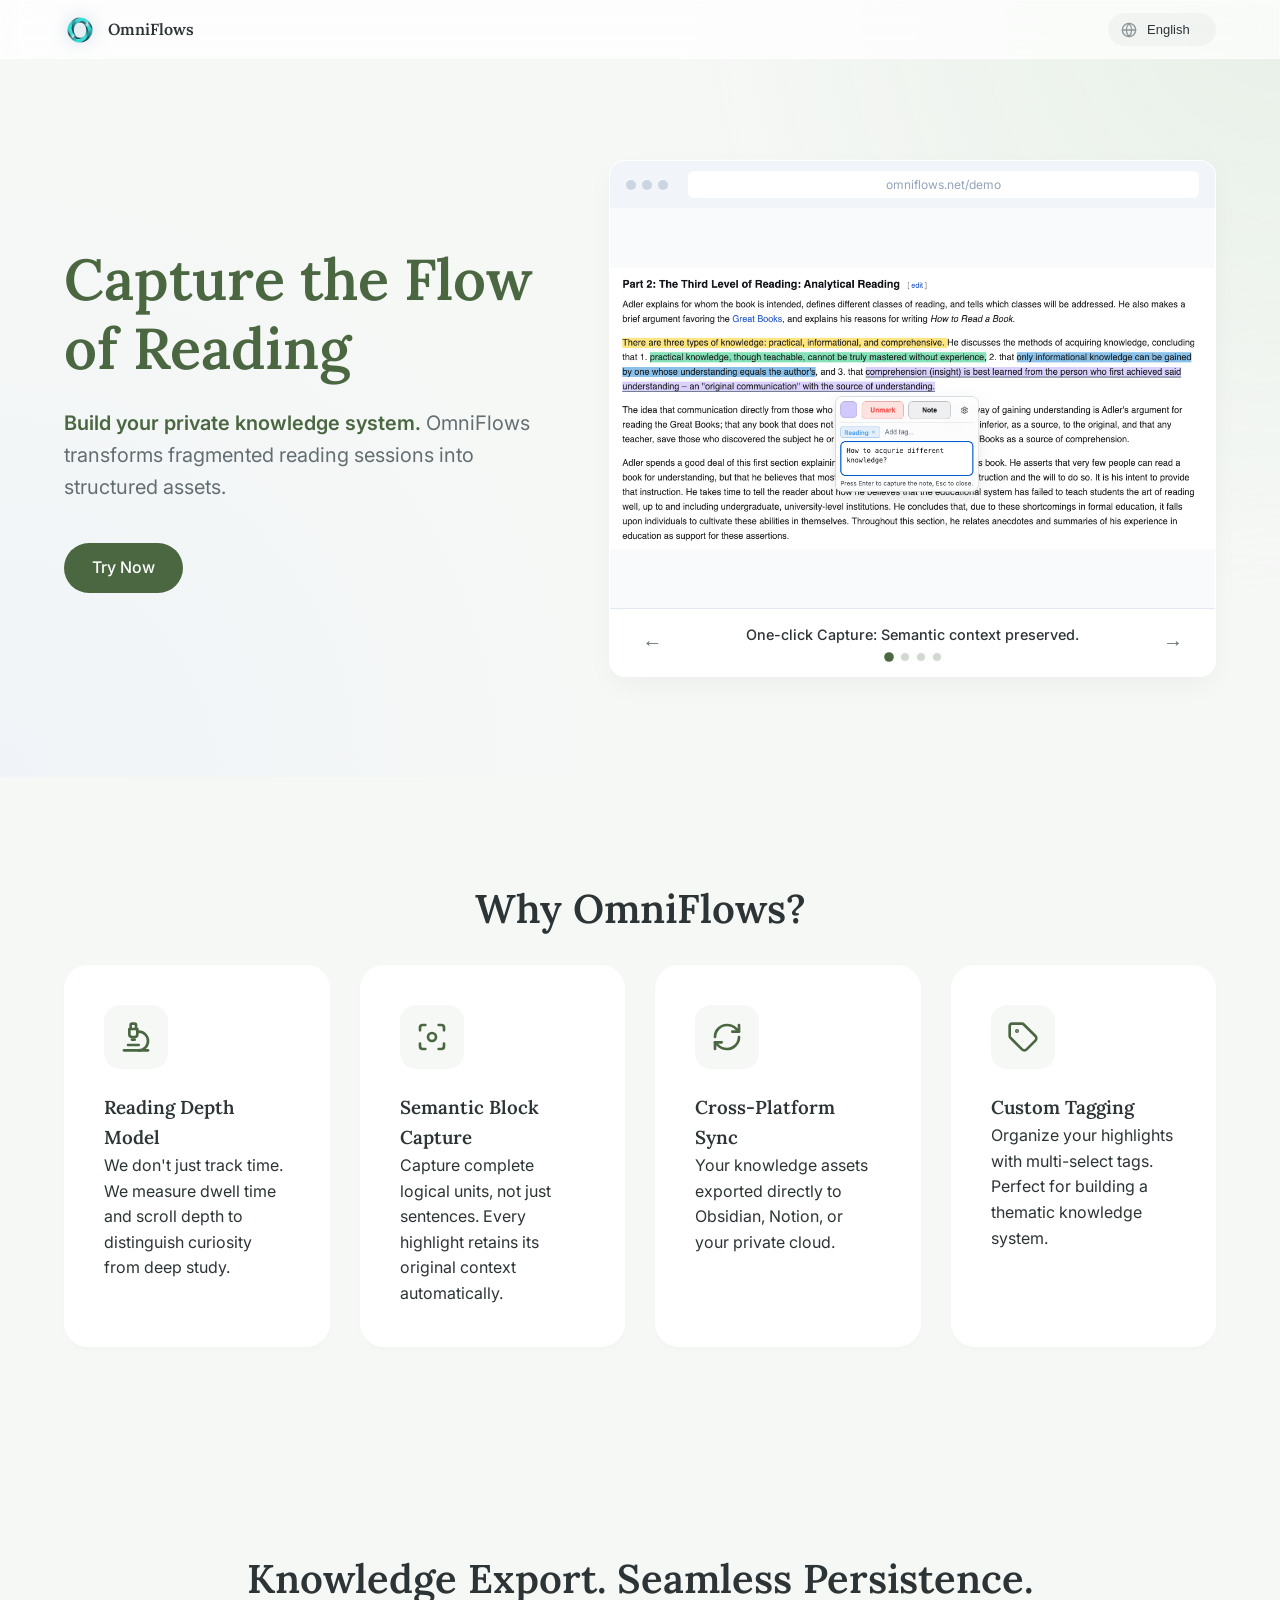
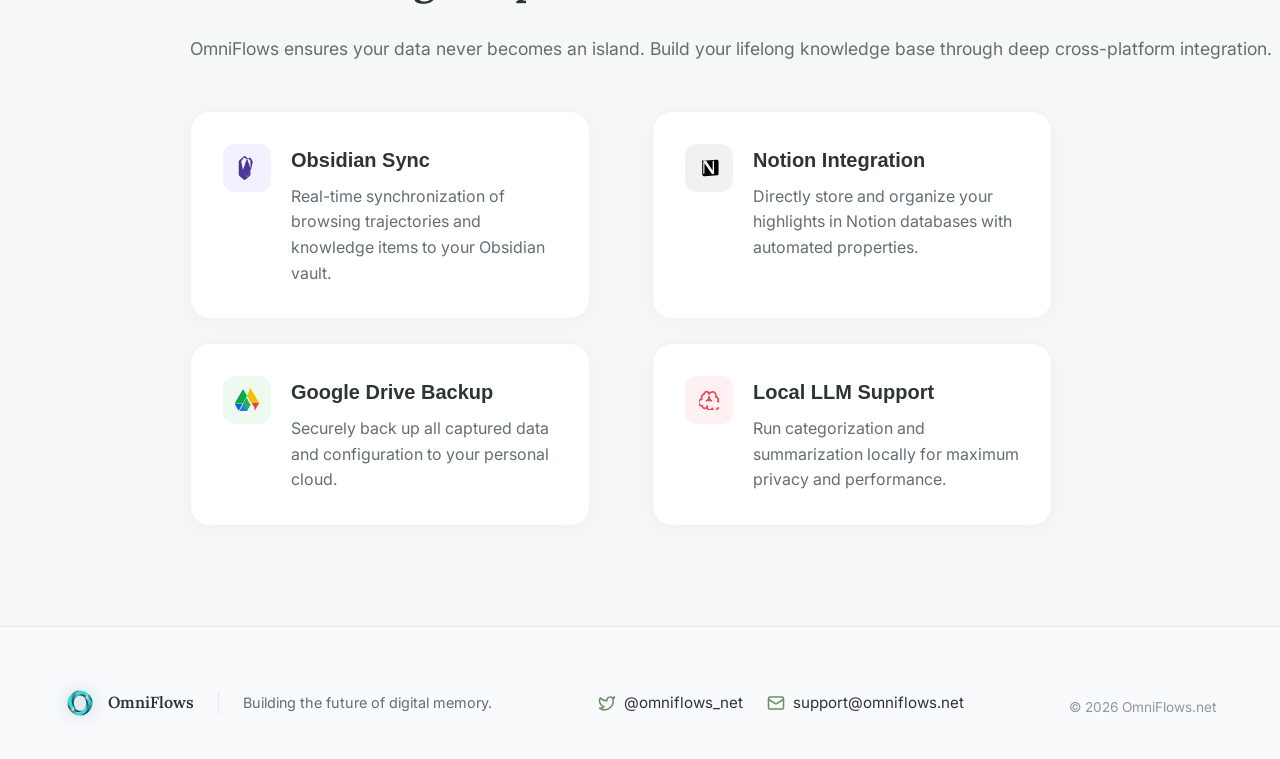
==== index.html @ b0915065 "chore: update translation validation logic in translations_check.js" ====
<!DOCTYPE html>
<html lang='en'>

<head>
    <meta charset='UTF-8'>
    <meta name='viewport' content='width=device-width, initial-scale=1.0'>
    <title>OmniFlows - Capture the Flow of Reading</title>
    <meta name='description'
        content='Turn fragmented reading behavior into structured knowledge with OmniFlows. Semantic capture, reading depth analysis, and seamless integration.'>
    <link rel="icon" type="image/png" sizes="180x180" href="img/icon-180.png">
    <link rel="icon" type="image/png" sizes="128x128" href="img/icon-128.png">
    <link rel="icon" type="image/png" sizes="32x32" href="img/icon-32.png">
    <link rel="icon" type="image/png" sizes="16x16" href="img/icon-16.png">
    <link rel='stylesheet' href='index.css'>
    <!-- Google tag (gtag.js) -->
    <script async src="https://www.googletagmanager.com/gtag/js?id=G-T52M4HH110"></script>
    <script>
        window.dataLayer = window.dataLayer || [];
        function gtag() { dataLayer.push(arguments); }
        gtag('js', new Date());
        gtag('config', 'G-T52M4HH110');

        // Helper to track custom events
        function trackEvent(name, params = {}) {
            if (typeof gtag === 'function') {
                gtag('event', name, params);
                // console.log(`[Analytics] Tracked: ${name}`, params);
            }
        }
    </script>
</head>

<body>
    <nav class='glass sticky-nav'>
        <div class='container nav-content'>
            <div class='logo'>
                <img src='./img/icon-180.png' alt='OmniFlows Logo' class='logo-img'>
                <span class='heading-serif'>OmniFlows</span>
            </div>
            <div class='nav-links'>
                <div class='lang-wrapper'>
                    <svg xmlns='http://www.w3.org/2000/svg' width='16' height='16' viewBox='0 0 24 24' fill='none'
                        stroke='currentColor' stroke-width='2' stroke-linecap='round' stroke-linejoin='round'
                        class='lang-icon'>
                        <circle cx='12' cy='12' r='10' />
                        <line x1='2' y1='12' x2='22' y2='12' />
                        <path
                            d='M12 2a15.3 15.3 0 0 1 4 10 15.3 15.3 0 0 1-4 10 15.3 15.3 0 0 1-4-10 15.3 15.3 0 0 1 4-10z' />
                    </svg>
                    <select class='language-select' id='language-select' aria-label='Language'>
                        <option value='en'>English</option>
                        <option value='de'>Deutsch</option>
                        <option value='fr'>Français</option>
                        <option value='zh-CN'>简体中文</option>
                        <option value='zh-TW'>繁體中文</option>
                        <option value='ja'>日本語</option>
                    </select>
                </div>
            </div>
        </div>
    </nav>
    <header class='hero'>
        <div class='container hero-grid'>
            <div class='hero-text animate-fade-in'>
                <h1 data-i18n='heroTitle'>Capture the Flow of Reading</h1>
                <p class='subtitle' data-i18n='heroSub'>Build your private knowledge system. OmniFlows transforms
                    fragmented reading sessions into structured assets.</p>
                <div class='hero-btns'><a href='https://chromewebstore.google.com/detail/omniflows/'
                        class='btn btn-primary' data-i18n='ctaLearnMore'>Try Now</a></div>
            </div>
            <div id='demo' class='hero-demo animate-fade-in delay-1'>
                <div class='demo-display'>
                    <div class='demo-window glass' id='demo-window'>
                        <button class='theater-close' id='theater-close' aria-label='Exit Fullscreen'>&times;</button>
                        <div class='demo-header'>
                            <div class='dots'><span></span><span></span><span></span></div>
                            <div class='url-bar'>omniflows.net/demo</div>
                        </div>
                        <div class='demo-content'>
                            <div class='demo-slide-container' id='demo-slides'>
                                <div class='demo-slide active' id='slide-1'><img
                                        src='omniflwos_screenshot/capture-0.jpg' alt='Select to capture'></div>
                                <div class='demo-slide' id='slide-2'><img src='omniflwos_screenshot/option-1.jpg'
                                        alt='Knowledge Review'></div>
                                <div class='demo-slide' id='slide-3'><img src='omniflwos_screenshot/popup-view.jpg'
                                        alt='AI Insights'></div>
                                <div class='demo-slide' id='slide-4'><img src='omniflwos_screenshot/timeline.jpg'
                                        alt='Integrations'></div>
                            </div>
                        </div>
                        <div class='demo-controls'>
                            <button id='prev-slide'>←</button>
                            <div class='controls-center'>
                                <div class='demo-captions' id='demo-captions'>
                                    <div class='control-caption active' data-i18n='demoCapture'>One-click Capture:
                                        Semantic context preserved.</div>
                                    <div class='control-caption' data-i18n='demoReview'>Knowledge Review: Daily insights
                                        generated by AI.</div>
                                    <div class='control-caption' data-i18n='demoInsight'>Daily Digest: AI-driven themes
                                        and takeaways.</div>
                                    <div class='control-caption' data-i18n='demoSync'>Seamless Sync: Obsidian, Notion &
                                        Google Drive.</div>
                                </div>
                                <div class='slide-dots' id='slide-pips'></div>
                            </div>
                            <button id='next-slide'>→</button>
                        </div>
                    </div>
                </div>
            </div>
        </div>
    </header>
    <section class='cases' id='cases'>
        <div class='container'>
            <h2 class='section-title animate-fade-in' data-i18n='whyOmniFlows'>Why OmniFlows?</h2>
            <div class='case-grid'>
                <div class='case-card animate-fade-in delay-1'>
                    <div class='icon-wrapper'><svg xmlns='http://www.w3.org/2000/svg' width='32' height='32'
                            viewBox='0 0 24 24' fill='none' stroke='currentColor' stroke-width='2'
                            stroke-linecap='round' stroke-linejoin='round' class='lucide lucide-microscope'>
                            <path d='M6 18h8' />
                            <path d='M3 22h18' />
                            <path d='M14 22a7 7 0 1 0 0-14h-1' />
                            <path d='M9 14h2' />
                            <path d='M9 12a2 2 0 0 1-2-2V6h6v4a2 2 0 0 1-2 2Z' />
                            <path d='M12 6V3a1 1 0 0 0-1-1H9a1 1 0 0 0-1 1v3' />
                        </svg></div>
                    <h3 data-i18n='case1Title'>Reading Depth Model</h3>
                    <p data-i18n='case1Text'>We don't just track time. We measure dwell time and scroll depth to
                        distinguish curiosity from deep study.</p>
                </div>
                <div class='case-card animate-fade-in delay-2'>
                    <div class='icon-wrapper'><svg xmlns='http://www.w3.org/2000/svg' width='32' height='32'
                            viewBox='0 0 24 24' fill='none' stroke='currentColor' stroke-width='2'
                            stroke-linecap='round' stroke-linejoin='round' class='lucide lucide-focus'>
                            <circle cx='12' cy='12' r='3' />
                            <path d='M3 7V5a2 2 0 0 1 2-2h2' />
                            <path d='M17 3h2a2 2 0 0 1 2 2v2' />
                            <path d='M21 17v2a2 2 0 0 1-2 2h-2' />
                            <path d='M7 21H5a2 2 0 0 1-2-2v-2' />
                        </svg></div>
                    <h3 data-i18n='case2Title'>Semantic Block Capture</h3>
                    <p data-i18n='case2Text'>Capture complete logical units, not just sentences. Every highlight retains
                        its original context automatically.</p>
                </div>
                <div class='case-card animate-fade-in delay-3'>
                    <div class='icon-wrapper'><svg xmlns='http://www.w3.org/2000/svg' width='32' height='32'
                            viewBox='0 0 24 24' fill='none' stroke='currentColor' stroke-width='2'
                            stroke-linecap='round' stroke-linejoin='round' class='lucide lucide-refresh-cw'>
                            <path d='M3 12a9 9 0 0 1 9-9 9.75 9.75 0 0 1 6.74 2.74L21 8' />
                            <path d='M21 3v5h-5' />
                            <path d='M21 12a9 9 0 0 1-9 9 9.75 9.75 0 0 1-6.74-2.74L3 16' />
                            <path d='M3 21v-5h5' />
                        </svg></div>
                    <h3 data-i18n='case3Title'>Cross-Platform Sync</h3>
                    <p data-i18n='case3Text'>Your knowledge assets exported directly to Obsidian, Notion, or your
                        private cloud.</p>
                </div>
                <div class='case-card animate-fade-in delay-4'>
                    <div class='icon-wrapper'><svg xmlns='http://www.w3.org/2000/svg' width='32' height='32'
                            viewBox='0 0 24 24' fill='none' stroke='currentColor' stroke-width='2'
                            stroke-linecap='round' stroke-linejoin='round'>
                            <path
                                d='M12.586 2.586A2 2 0 0 0 11.172 2H4a2 2 0 0 0-2 2v7.172a2 2 0 0 0 .586 1.414l8.704 8.704a2.426 2.426 0 0 0 3.42 0l6.579-6.579a2.426 2.426 0 0 0 0-3.42z' />
                            <circle cx='7.5' cy='7.5' r='.5' fill='currentColor' />
                        </svg></div>
                    <h3 data-i18n='case4Title'>Custom Tagging</h3>
                    <p data-i18n='case4Text'>Organize your highlights with multi-select tags. Perfect for building a
                        thematic knowledge system.</p>
                </div>
            </div>
        </div>
    </section>
    <section class='integrations' id='integrations'>
        <div class='container text-center'>
            <h2 class='section-title' data-i18n='integHeader'>Knowledge Export. Seamless Persistence.</h2>
            <p class='section-subtext mx-auto' data-i18n='integSub'>OmniFlows ensures your data never becomes an island.
                Build your lifelong knowledge base through deep cross-platform integration.</p>
            <div class='integ-row'>
                <div class='integ-item card animate-fade-in delay-1'>
                    <div class='integ-icon-small obsidian-color'><svg xmlns='http://www.w3.org/2000/svg'
                            viewBox='0 0 24 24' width='24' height='24'>
                            <path
                                d='M9.44 0a.705.705 0 0 0-.54.23L4.2 4.4a1.49 1.49 0 0 0-.46 1.07v13.06c0 .41.16.8.46 1.1l4.7 4.14a1.05 1.05 0 0 0 1.4 0l4.7-4.14c.3-.3.46-.69.46-1.1V5.47c0-.41-.16-.8-.46-1.1L10.3.23a.705.705 0 0 0-.86-.23zM8.8 1.4L11.75 3 8 13.9 6.2 5.5l2.6-4.1zm6.4 0L17.8 5.5 16 13.9 12.25 3 15.2 1.4zM8.8 14.5l3.2 6.5 3.2-6.5L12 21.5 8.8 14.5z'
                                fill='currentColor' />
                        </svg></div>
                    <div class='integ-info text-left'>
                        <h3 data-i18n='integ1Title'>Obsidian Sync</h3>
                        <p data-i18n='integ1Text'>Real-time synchronization of browsing trajectories and knowledge items
                            to your Obsidian vault.</p>
                    </div>
                </div>
                <div class='integ-item card animate-fade-in delay-2'>
                    <div class='integ-icon-small notion-color'><svg xmlns='http://www.w3.org/2000/svg'
                            viewBox='0 0 24 24' width='24' height='24'>
                            <path
                                d='M4.459 4.208c.746.606 1.026.56 2.428.466l12.214-.84c1.213-.093 1.493.093 1.866.42l.093.093c.373.373.466.746.466 1.12v12.404c0 .84-.28 1.213-.933 1.493l-13.055.84c-.746.047-1.12-.139-1.493-.513l-.28-.28c-.373-.373-.559-.79-.559-1.306V5.421c0-.653.28-1.026.753-1.213zm1.772 1.261v11.937c0 .28.187.373.466.373h.093c.373 0 .466-.093.56-.373l.093-.373v-9.699l7.091 10.169c.42.56.746.7 1.213.653l.42-.047c.56-.047.886-.42.886-.98V5.376c0-.373-.187-.56-.56-.56h-.28c-.373 0-.56.187-.56.513v9.093l-6.251-9.281c-.42-.513-.746-.746-1.26-.653l-.324.047c-.28.047-.506.241-.588.835z'
                                fill='currentColor' />
                        </svg></div>
                    <div class='integ-info text-left'>
                        <h3 data-i18n='integ4Title'>Notion Integration</h3>
                        <p data-i18n='integ4Text'>Directly store and organize your highlights in Notion databases with
                            automated properties.</p>
                    </div>
                </div>
                <div class='integ-item card animate-fade-in delay-3'>
                    <div class='integ-icon-small drive-color'><svg xmlns='http://www.w3.org/2000/svg'
                            viewBox='0 0 87.3 78' width='24' height='24'>
                            <path
                                d='m6.6 66.85 3.85 6.65c.8 1.4 1.95 2.5 3.3 3.3l13.75-23.8h-27.5c0 1.55.4 3.1 1.25 4.5z'
                                fill='#0066da' />
                            <path
                                d='m43.65 24.1-13.75-23.8c-1.35.8-2.5 1.9-3.3 3.3l-25.35 43.9c-.85 1.45-1.25 3-1.25 4.5l27.5.05z'
                                fill='#00ac47' />
                            <path
                                d='m70.7 76.8c1.35-.8 2.5-1.9 3.3-3.3l12.05-20.85c.8-1.4 1.25-3 1.25-4.55h-27.5l-.05.1 10.95 18.25z'
                                fill='#ea4335' />
                            <path
                                d='m43.65 24.1 13.75 23.8h27.45c0-1.55-.4-3.1-1.25-4.55l-25.35-43.9c-.8-1.4-1.95-2.5-3.3-3.3z'
                                fill='#fbbc04' />
                            <path
                                d='m43.65 77.95 13.75-23.8h-27.5l-13.75 23.8c1.35.8 2.9 1.2 4.55 1.2h21.5c1.6 0 3.1-.4 4.45-1.2z'
                                fill='#167ee6' />
                            <path d='m27.5 54.15 13.75 23.8 13.75-23.8-13.75-23.8z' fill='#34a853' />
                        </svg></div>
                    <div class='integ-info text-left'>
                        <h3 data-i18n='integ2Title'>Google Drive Backup</h3>
                        <p data-i18n='integ2Text'>Securely back up all captured data and configuration to your personal
                            cloud.</p>
                    </div>
                </div>
                <div class='integ-item card animate-fade-in delay-4'>
                    <div class='integ-icon-small ai-color'><svg xmlns='http://www.w3.org/2000/svg' width='20'
                            height='20' viewBox='0 0 24 24' fill='none' stroke='currentColor' stroke-width='2'
                            stroke-linecap='round' stroke-linejoin='round' class='lucide lucide-brain'>
                            <path
                                d='M12 5a3 3 0 1 0-5.997.125 4 4 0 0 0-2.526 5.77 4 4 0 0 0 .52 8.21 3 3 0 1 0 5.996-.124A3 3 0 1 0 16 22a3 3 0 1 0 5.996-.124 4 4 0 0 0 .52-8.21 4 4 0 0 0-2.526-5.77A3 3 0 1 0 12 5Z' />
                            <path d='M9 13a4.5 4.5 0 0 0 3-4' />
                            <path d='M15 13a4.5 4.5 0 0 1-3-4' />
                            <path d='M12 13V8' />
                        </svg></div>
                    <div class='integ-info text-left'>
                        <h3 data-i18n='integ3Title'>Local LLM Support</h3>
                        <p data-i18n='integ3Text'>Run categorization and summarization locally for maximum privacy and
                            performance.</p>
                    </div>
                </div>
            </div>
        </div>
    </section>
    <footer>
        <div class='container footer-simple'>
            <div class='footer-brand'>
                <div class='logo'><img src='./img/icon-180.png' alt='OmniFlows Logo' class='logo-img'><span
                        class='heading-serif'>OmniFlows</span></div>
                <p class='footer-tagline' data-i18n='footerTagline'>Building the future of digital memory.</p>
            </div>
            <div class='footer-info'>
                <div class='footer-contact-item'><svg xmlns='http://www.w3.org/2000/svg' width='18' height='18'
                        viewBox='0 0 24 24' fill='none' stroke='currentColor' stroke-width='2' stroke-linecap='round'
                        stroke-linejoin='round' class='lucide lucide-twitter'>
                        <path
                            d='M22 4s-.7 2.1-2 3.4c1.6 10-9.4 17.3-18 11.6 2.2.1 4.4-.6 6-2C3 15.5.5 9.6 3 5c2.2 2.6 5.6 4.1 9 4-.9-4.2 4-6.6 7-3.8 1.1 0 3-1.2 3-1.2z' />
                    </svg><a href='https://x.com/omniflows_net' target='_blank'>@omniflows_net</a></div>
                <div class='footer-contact-item'><svg xmlns='http://www.w3.org/2000/svg' width='18' height='18'
                        viewBox='0 0 24 24' fill='none' stroke='currentColor' stroke-width='2' stroke-linecap='round'
                        stroke-linejoin='round' class='lucide lucide-mail'>
                        <rect width='20' height='16' x='2' y='4' rx='2' />
                        <path d='m22 7-8.97 5.7a1.94 1.94 0 0 1-2.06 0L2 7' />
                    </svg><a href='mailto:support@omniflows.net'>support@omniflows.net</a></div>
            </div>
            <p class='copyright'>&copy; 2026 OmniFlows.net</p>
        </div>
    </footer>
    <script src="demo.js"></script>
    <script>
        const translations = {
            en: {
                heroTitle: "Capture the Flow of Reading",
                heroSub: "<span class='hero-highlight'>Build your private knowledge system.</span> OmniFlows transforms fragmented reading sessions into structured assets.",
                ctaLearnMore: "Try Now",
                demoCapture: "One-click Capture: Semantic context preserved.",
                demoReview: "Knowledge Review: Daily insights generated by AI.",
                demoInsight: "Daily Digest: AI-driven themes and takeaways.",
                demoSync: "Seamless Sync: Obsidian, Notion & Google Drive.",
                whyOmniFlows: "Why OmniFlows?",
                case1Title: "Reading Depth Model",
                case1Text: "We don't just track time. We measure dwell time and scroll depth to distinguish curiosity from deep study.",
                case2Title: "Semantic Block Capture",
                case2Text: "Capture complete logical units, not just sentences. Every highlight retains its original context automatically.",
                case3Title: "Cross-Platform Sync",
                case3Text: "Your knowledge assets exported directly to Obsidian, Notion, or your private cloud.",
                case4Title: "Custom Tagging",
                case4Text: "Organize your highlights with multi-select tags. Perfect for building a thematic knowledge system.",
                integHeader: "Knowledge Export. Seamless Persistence.",
                integSub: "OmniFlows ensures your data never becomes an island. Build your lifelong knowledge base through deep cross-platform integration.",
                integ1Title: "Obsidian Sync",
                integ1Text: "Real-time synchronization of browsing trajectories and knowledge items to your Obsidian vault.",
                integ2Title: "Google Drive Backup",
                integ2Text: "Securely back up all captured data and configuration to your personal cloud.",
                integ3Title: "Local LLM Support",
                integ3Text: "Run categorization and summarization locally for maximum privacy and performance.",
                integ4Title: "Notion Integration",
                integ4Text: "Directly store and organize your highlights in Notion databases with automated properties.",
                ecoTitle: "Connected Ecosystem",
                ecoText: "Automatic bi-directional links and folder management for your permanent notes.",
                footerTagline: "Building the future of digital memory.",
                footerProduct: "Product",
                footerFeatures: "Features",
                footerHowItWorks: "Why & How",
                footerResources: "Resources",
                footerSupport: "Support",
                footerPrivacy: "Privacy Policy",
                footerTerms: "Terms of Service"
            },
            "zh-CN": {
                heroTitle: "捕获阅读之流",
                heroSub: "<span class='hero-highlight'>以此构建你的私域知识体系。</span>OmniFlows 捕捉阅读轨迹，将碎片化浏览转化为结构化知识资产。",
                ctaLearnMore: "立即体验",
                demoCapture: "一键捕捉：自动保留语义块完整上下文。",
                demoReview: "知识回顾：AI 生成的每日洞察与总结。",
                demoInsight: "每日摘要：AI 驱动的主题与要点抽取。",
                demoSync: "无缝同步：已支持 Obsidian, Notion 与 Google Drive。",
                whyOmniFlows: "为何选择 OmniFlows?",
                case1Title: "阅读深度模型",
                case1Text: "不只是计时。我们通过停顿和滚动深度识别真正的深读行为。",
                case2Title: "语义块捕捉",
                case2Text: "捕捉完整的逻辑单元。每一个高亮都自动保留其原始语义背景。",
                case3Title: "跨平台同步",
                case3Text: "将你的知识资产直接导出到 Obsidian、Notion 或私有云。 ",
                case4Title: "自定义标签",
                case4Text: "通过多选标签组织你的高亮，助你构建主题化的知识体系。",
                integHeader: "知识导出，无缝持久",
                integSub: "OmniFlows 确保你的数据不再是孤岛。通过深度的跨平台集成，构建你的终身知识库。",
                integ1Title: "Obsidian 同步",
                integ1Text: "实时将浏览轨迹和知识项同步到你的 Obsidian 库。",
                integ2Title: "Google Drive 备份",
                integ2Text: "安全地将所有捕获的数据和配置备份到你的个人云端。",
                integ3Title: "本地大模型支持",
                integ3Text: "在本地运行分类和摘要，实现最高的隐私和性能。",
                integ4Title: "Notion 集成",
                integ4Text: "将高亮直接存储到 Notion 数据库，并自动填充结构化属性。",
                ecoTitle: "互联生态系统",
                ecoText: "为你的永久笔记提供自动的双向链接和文件夹管理。",
                footerTagline: "构建数字记忆的未来。",
                footerProduct: "产品",
                footerFeatures: "功能特色",
                footerHowItWorks: "深度解析",
                footerResources: "相关资源",
                footerSupport: "技术支持",
                footerPrivacy: "隐私政策",
                footerTerms: "服务条款"
            },
            de: {
                heroTitle: "Den Lesefluss erfassen",
                heroSub: "<span class='hero-highlight'>Bauen Sie Ihr privates Wissenssystem auf.</span> OmniFlows verwandelt fragmentiertes Lesen in strukturierte Wissenswerte.",
                ctaLearnMore: "Jetzt ausprobieren",
                demoCapture: "Ein-Klick-Erfassung: Semantischer Kontext bleibt erhalten.",
                demoReview: "Wissensrueckblick: Taegliche KI-Einblicke.",
                demoInsight: "Daily Digest: KI-gesteuerte Themen.",
                demoSync: "Nahtlose Synchronisation: Obsidian, Notion & Google Drive.",
                whyOmniFlows: "Warum OmniFlows?",
                case1Title: "Lesetiefen-Modell",
                case1Text: "Wir messen nicht nur die Zeit. Wir analysieren die Verweildauer und Scrolltiefe.",
                case2Title: "Semantische Block-Erfassung",
                case2Text: "Erfassen Sie logische Einheiten, nicht nur Saetze.",
                case3Title: "Plattformuebergreifender Sync",
                case3Text: "Exportieren Sie direkt in Obsidian, Notion oder Ihre private Cloud.",
                case4Title: "Benutzerdefiniertes Tagging",
                case4Text: "Organisieren Sie Ihre Highlights mit Multi-Select-Tags. Perfekt für thematische Wissenssysteme.",
                integHeader: "Wissensexport. Nahtlose Beständigkeit.",
                integSub: "OmniFlows stellt sicher, dass Ihre Daten nie zu einer Insel werden. Bauen Sie Ihre lebenslange Wissensdatenbank durch tiefgreifende plattformübergreifende Integration auf.",
                integ1Title: "Obsidian Sync",
                integ1Text: "Echtzeit-Synchronisation von Browsing-Trajektorien und Wissenselementen in Ihren Obsidian-Tresor.",
                integ2Title: "Google Drive Backup",
                integ2Text: "Sichern Sie alle erfassten Daten und Konfigurationen sicher in Ihrer persönlichen Cloud.",
                integ3Title: "Lokale LLM-Unterstützung",
                integ3Text: "Führen Sie Kategorisierung und Zusammenfassung lokal aus, um maximale Privatsphäre und Leistung zu gewährleisten.",
                integ4Title: "Notion-Integration",
                integ4Text: "Speichere und organisiere deine Highlights direkt in Notion-Datenbanken.",
                ecoTitle: "Vernetzes Ökosystem",
                ecoText: "Automatische bidirektionale Verknüpfungen und Ordnerverwaltung für Ihre permanenten Notizen.",
                footerTagline: "Die Zukunft des digitalen Gedaechtnisses bauen.",
                footerProduct: "Produkt",
                footerFeatures: "Funktionen",
                footerHowItWorks: "Warum & Wie",
                footerResources: "Ressourcen",
                footerSupport: "Support",
                footerPrivacy: "Datenschutz",
                footerTerms: "AGB"
            },
            fr: {
                heroTitle: "Capturez le flux de lecture",
                heroSub: "<span class='hero-highlight'>Bâtissez votre système de connaissances privé.</span> OmniFlows transforme vos lectures fragmentées en actifs structurés.",
                ctaLearnMore: "Essayer maintenant",
                demoCapture: "Capture en un clic : le contexte semantique est preserve.",
                demoReview: "Revue de connaissances : apercus quotidiens par l'IA.",
                demoInsight: "Digest quotidien : themes et points cles par l'IA.",
                demoSync: "Synchro transparente : Obsidian, Notion et Google Drive.",
                why開門見山: "Pourquoi OmniFlows ?",
                case1Title: "Modele de profondeur de lecture",
                case1Text: "Nous mesurons le temps de lecture et la profondeur de defilement.",
                case2Title: "Capture de blocs semantiques",
                case2Text: "Capturez des unites logiques completes.",
                case3Title: "Synchro multiplateforme",
                case3Text: "Exportez directement vers Obsidian, Notion ou votre cloud prive.",
                case4Title: "Marquage personnalisé",
                case4Text: "Organisez vos points forts with des balises multi-sélection. Idéal pour un système de connaissances thématique.",
                integHeader: "Export de connaissances. Persistance sans faille.",
                integSub: "OmniFlows garantit que vos données ne deviennent jamais une île. Construisez votre base de connaissances à vie grâce à une intégration multiplateforme profonde.",
                integ1Title: "Obsidian Sync",
                integ1Text: "Synchronisation en temps réel des trajectoires de navigation et des éléments de connaissance vers votre coffre Obsidian.",
                integ2Title: "Sauvegarde Google Drive",
                integ2Text: "Sauvegardez en toute sécurité toutes les données capturées et la configuration sur votre cloud personnel.",
                integ3Title: "Support LLM Local",
                integ3Text: "Exécutez la catégorisation et le résumé localement pour une confidentialité et des performances maximales.",
                integ4Title: "Intégration Notion",
                integ4Text: "Stockez et organisez vos points forts directement dans les bases de données Notion.",
                ecoTitle: "Écosystème Connecté",
                ecoText: "Liens bidirectionnels automatiques et gestion des dossiers pour vos notes permanentes.",
                footerTagline: "Construire l'avenir de la memoire numerique.",
                footerProduct: "Produit",
                footerFeatures: "Fonctionnalités",
                footerHowItWorks: "Pourquoi & Comment",
                footerResources: "Ressources",
                footerSupport: "Assistance",
                footerPrivacy: "Confidentialité",
                footerTerms: "Conditions"
            },
            ja: {
                heroTitle: "読解の「流」を捉える",
                heroSub: "<span class='hero-highlight'>私域の知識体系を構築する。</span>OmniFlows は読解の軌跡を捉え、断片的な閲覧を知識資産へと変換します。",
                ctaLearnMore: "今すぐ体験",
                demoCapture: "ワンクリック・キャプチャ：セマンティック・コンテキストを自動保存。",
                demoReview: "ナレッジ・レビュー：AI が生成する日々の洞察。",
                demoInsight: "デイリー・ダイジェスト：AIによるテーマ抽出。",
                demoSync: "シームレスな同期：Obsidian, Notion, Google Drive に対応。",
                whyOmniFlows: "なぜ OmniFlows なのか？",
                case1Title: "読解深度モデル",
                case1Text: "単なる時間追跡ではありません。滞留時間とスクロール深度で真の学習を測定します。",
                case2Title: "セマンティック・ブロック・キャプチャ",
                case2Text: "文だけでなく、論理的な単位全体をキャプチャします。",
                case3Title: "クロスプラットフォーム同期",
                case3Text: "Obsidian や Notion、あるいはプライベートクラウドへ直接エクスポート。",
                case4Title: "カスタムタグ",
                case4Text: "マルチセレクトタグでハイライトを整理。テーマ別の知識体系構築に最適です。",
                integHeader: "知識のエクスポート。シームレスな永続性。",
                integSub: "OmniFlowsはあなたのデータが孤島にならないようにします。深いクロスプラットフォーム統合を通じて、生涯にわたる知識ベースを構築しましょう。",
                integ1Title: "Obsidian同期",
                integ1Text: "閲覧軌跡や知識項目をリアルタイムでObsidianヴォルトに同期します。",
                integ2Title: "Googleドライブバックアップ",
                integ2Text: "キャプチャされたすべてのデータと設定を個人のクラウドに安全にバックアップします。",
                integ3Title: "ローカルLLMサポート",
                integ3Text: "プライバシーとパフォーマンスを最大化するために、分類と要約をローカルで実行します。",
                integ4Title: "Notion 統合",
                integ4Text: "ハイライトを直接 Notion データベースに保存し、自動プロパティで整理します。",
                ecoTitle: "接続されたエコシステム",
                ecoText: "パーマネントノートのための自動双方向リンクとフォルダ管理。",
                footerTagline: "デジタル記憶の未来を築く。",
                footerProduct: "製品",
                footerFeatures: "特徴",
                footerHowItWorks: "背景と仕組み",
                footerResources: "リソース",
                footerSupport: "サポート",
                footerPrivacy: "プライバシーポリシー",
                footerTerms: "利用規約"
            },
            "zh-TW": {
                heroTitle: "捕捉閱讀之流",
                heroSub: "<span class='hero-highlight'>以此構築你的私域知識體系。</span>OmniFlows 捕捉閱讀軌跡，將碎片化瀏覽轉化為結構化知識資產。",
                ctaLearnMore: "立即體驗",
                demoCapture: "一鍵捕捉：自動保留語義塊完整上下文。",
                demoReview: "知識回顧：AI 生成的每日洞察與總結。",
                demoInsight: "每日摘要：AI 驅動的主題與要點抽取。",
                demoSync: "無縫同步：已支援 Obsidian, Notion 與 Google Drive。",
                whyOmniFlows: "為何選擇 OmniFlows?",
                case1Title: "閱讀深度模型",
                case1Text: "不只是計時。我們通過停頓和滾動深度識別真正的深讀行為。",
                case2Title: "語義塊捕捉",
                case2Text: "捕捉完整的邏輯單元。每一個高亮都自動保留其原始語義背景。",
                case3Title: "跨平台同步",
                case3Text: "將你的知識資產直接導出到 Obsidian、Notion 或私有雲。",
                case4Title: "自定義標籤",
                case4Text: "通過多選標籤組織你的高亮，助你構建主題化的知識體系。",
                integHeader: "知識匯出，無縫持久",
                integSub: "OmniFlows 確保你的數據不再是孤島。通過深度的跨平台集成，構築你的終身知識庫。",
                integ1Title: "Obsidian 同步",
                integ1Text: "實時將瀏覽軌跡和知識項同步到你的 Obsidian 庫。",
                integ2Title: "Google Drive 備份",
                integ2Text: "安全地將所有捕獲的數據和配置備份到你的個人雲端。",
                integ3Title: "本地大模型支持",
                integ3Text: "在本地運行分類和摘要，實現最高的隱私和性能。",
                integ4Title: "Notion 集成",
                integ4Text: "將高亮直接存儲到 Notion 數據庫，並自動填充結構化屬性。",
                footerTagline: "構築數位記憶的未来。",
                footerProduct: "產品",
                footerFeatures: "功能特色",
                footerHowItWorks: "深度解析",
                footerResources: "相關資源",
                footerSupport: "技術支持",
                footerPrivacy: "隱私政策",
                footerTerms: "服務條款"
            }
        };

        const languageSelect = document.getElementById("language-select");
        function setLanguage(lang) {
            try {
                const t = translations[lang] || translations.en;
                document.querySelectorAll("[data-i18n]").forEach(el => {
                    const key = el.getAttribute("data-i18n");
                    if (t && t[key]) {
                        el.innerHTML = t[key];
                    }
                });
                document.documentElement.lang = lang;
                localStorage.setItem("omni-lang", lang);
            } catch (e) {
                console.error("Language switch failed:", e);
            }
        }
        if (languageSelect) {
            languageSelect.addEventListener("change", e => {
                const lang = e.target.value;
                setLanguage(lang);
                trackEvent('set_language', { language: lang });
            });
            let savedLang = "en";
            try {
                savedLang = localStorage.getItem("omni-lang");
            } catch (e) { }

            if (!savedLang) {
                const navLang = navigator.language.toLowerCase();
                if (navLang.startsWith("zh")) {
                    savedLang = (navLang.includes("tw") || navLang.includes("hk") || navLang.includes("hant")) ? "zh-TW" : "zh-CN";
                } else if (navLang.startsWith("de")) {
                    savedLang = "de";
                } else if (navLang.startsWith("fr")) {
                    savedLang = "fr";
                } else if (navLang.startsWith("ja")) {
                    savedLang = "ja";
                } else {
                    savedLang = "en";
                }
            }
            languageSelect.value = savedLang;
            setLanguage(savedLang);
            // Track initial language distribution
            trackEvent('set_language', {
                language: savedLang,
                is_initial: true
            });
        }

        // Track CTA Clicks
        document.querySelectorAll('.btn-primary').forEach(btn => {
            btn.addEventListener('click', (e) => {
                const text = e.target.innerText || e.target.getAttribute('data-i18n');
                trackEvent('cta_click', {
                    button_name: text,
                    target_url: e.target.href
                });
            });
        });

        // Track Social/Contact Links
        document.querySelectorAll('.footer-contact-item a').forEach(link => {
            link.addEventListener('click', (e) => {
                const type = link.href.startsWith('mailto:') ? 'email' : 'x_twitter';
                trackEvent('contact_click', {
                    contact_type: type,
                    target_url: link.href
                });
            });
        });

        // Track Dwell Time Milestones
        const milestones = [
            { time: 30000, label: '30s' },
            { time: 60000, label: '60s' },
            { time: 180000, label: '3m' }
        ];
        milestones.forEach(m => {
            setTimeout(() => {
                trackEvent('time_on_page', { duration: m.label });
            }, m.time);
        });
    </script>
</body>

</html>
---- index.css ----
@import url('https://fonts.googleapis.com/css2?family=Lora:wght@400;500;600;700&family=Inter:wght@300;400;500;600&display=swap');

:root {
    --bg-soothing: #F6F8F6;
    --card-bg: #FFFFFF;
    --primary-sage: #4A6741;
    --primary-sage-light: #6B8E60;
    --primary-sage-muted: #D1D9D1;
    --accent-blue: #8EACCD;
    --text-main: #2D3436;
    --text-muted: #636E72;
    --border-color: #E2E8F0;
    --glass-bg: rgba(255, 255, 255, 0.72);
    --glass-border: rgba(255, 255, 255, 0.4);
    --shadow-soft: 0 10px 30px -5px rgba(0, 0, 0, 0.05);
    --shadow-subtle: 0 4px 6px -1px rgba(0, 0, 0, 0.02);
}

* {
    box-sizing: border-box;
    margin: 0;
    padding: 0;
}

body {
    font-family: 'Inter', -apple-system, BlinkMacSystemFont, sans-serif;
    background-color: var(--bg-soothing);
    color: var(--text-main);
    line-height: 1.6;
    overflow-x: hidden;
    -webkit-font-smoothing: antialiased;
}

h1,
h2,
h3,
.heading-serif {
    font-family: 'Lora', serif;
    font-weight: 600;
}

/* Base Components */
.container {
    max-width: 1200px;
    margin: 0 auto;
    padding: 0 24px;
}

.glass {
    background: var(--glass-bg);
    backdrop-filter: blur(12px);
    -webkit-backdrop-filter: blur(12px);
    border: 1px solid var(--glass-border);
}

.btn {
    display: inline-flex;
    align-items: center;
    padding: 12px 28px;
    border-radius: 50px;
    font-weight: 500;
    text-decoration: none;
    transition: all 0.3s cubic-bezier(0.4, 0, 0.2, 1);
    cursor: pointer;
}

.btn-primary {
    background-color: var(--primary-sage);
    color: white;
}

.btn-primary:hover {
    background-color: var(--primary-sage-light);
    transform: translateY(-2px);
    box-shadow: 0 10px 20px -10px var(--primary-sage);
}

.btn-secondary {
    background-color: var(--card-bg);
    color: var(--primary-sage);
    border: 1px solid var(--primary-sage-muted);
}

.btn-secondary:hover {
    background-color: var(--bg-soothing);
    border-color: var(--primary-sage);
}

/* Navigation */
.sticky-nav {
    position: fixed;
    top: 0;
    left: 0;
    right: 0;
    z-index: 1000;
    padding: 12px 0;
    transition: all 0.3s ease;
}

.nav-content {
    display: flex;
    justify-content: space-between;
    align-items: center;
}

.logo {
    display: flex;
    align-items: center;
    gap: 12px;
}

.logo-img {
    height: 32px;
    width: auto;
    filter: drop-shadow(0 0 8px rgba(142, 172, 205, 0.5));
}

.nav-links {
    display: flex;
    align-items: center;
    gap: 16px;
}

.language-select {
    background: transparent;
    border: none;
    padding: 6px 4px;
    font-size: 13px;
    font-weight: 500;
    color: var(--text-main);
    cursor: pointer;
    outline: none;
    appearance: none;
    -webkit-appearance: none;
}

.lang-wrapper {
    display: flex;
    align-items: center;
    gap: 6px;
    background: rgba(0, 0, 0, 0.03);
    padding: 2px 12px;
    border-radius: 20px;
    transition: all 0.2s ease;
    border: 1px solid transparent;
}

.lang-wrapper:hover {
    background: rgba(0, 0, 0, 0.05);
    border-color: var(--primary-sage-muted);
}

.lang-icon {
    color: var(--text-muted);
    opacity: 0.7;
}

/* Hero Section */
.hero {
    padding: 160px 0 100px;
    background: radial-gradient(circle at top right, #E8F0E8, transparent 40%),
        radial-gradient(circle at bottom left, #F0F4F8, transparent 40%);
}

.hero-grid {
    display: grid;
    grid-template-columns: 1fr 1.25fr;
    gap: 60px;
    align-items: center;
}

.hero-text h1 {
    font-size: clamp(2.5rem, 4.5vw, 3.75rem);
    line-height: 1.2;
    margin-bottom: 24px;
    color: var(--primary-sage);
}

.hero-text .subtitle {
    font-size: 1.25rem;
    color: var(--text-muted);
    margin-bottom: 40px;
    max-width: 500px;
}

.hero-highlight {
    font-weight: 600;
    color: var(--primary-sage);
}

.hero-btns {
    display: flex;
    gap: 16px;
}

/* Demo Styling */
.hero-demo {
    position: relative;
}

.demo-window {
    border-radius: 16px;
    overflow: hidden;
    box-shadow: var(--shadow-soft);
    border: 1px solid var(--glass-border);
    background: white;
}

.demo-header {
    background: #F1F5F9;
    padding: 10px 16px;
    display: flex;
    align-items: center;
    gap: 20px;
}

.demo-header .dots {
    display: flex;
    gap: 6px;
}

.demo-header .dots span {
    width: 10px;
    height: 10px;
    border-radius: 50%;
    background: #CBD5E1;
}

.demo-header .url-bar {
    flex: 1;
    background: white;
    padding: 4px 12px;
    border-radius: 6px;
    font-size: 12px;
    color: #94A3B8;
    text-align: center;
}

.demo-content {
    background: #F8FAFC;
    height: 400px;
    position: relative;
}

.demo-slide-container {
    width: 100%;
    height: 100%;
}

.demo-slide {
    position: absolute;
    inset: 0;
    opacity: 0;
    transition: opacity 0.5s ease;
    display: flex;
    flex-direction: column;
}

.demo-slide.active {
    opacity: 1;
    z-index: 10;
}

.demo-slide img {
    width: 100%;
    height: 100%;
    object-fit: contain;
}

/* Removed .slide-caption styles as they moved to controls */

/* Mock Browser for Slide 1 */
.mock-browser {
    padding: 40px;
    background: white;
    flex: 1;
}

.mock-content h3 {
    margin-bottom: 20px;
}

.mock-content p {
    color: var(--text-muted);
}

.selection-box {
    position: absolute;
    top: 100px;
    left: 40px;
    width: 0;
    height: 24px;
    background: rgba(142, 172, 205, 0.3);
    border-right: 2px solid var(--accent-blue);
    animation: extendSelection 4s infinite;
}

@keyframes extendSelection {
    0% {
        width: 0;
    }

    40% {
        width: 300px;
    }

    100% {
        width: 300px;
    }
}

.floating-toolbar {
    position: absolute;
    top: 130px;
    left: 140px;
    padding: 8px 16px;
    border-radius: 8px;
    display: flex;
    gap: 12px;
    font-size: 12px;
    font-weight: 600;
    opacity: 0;
    transform: translateY(10px);
    animation: showToolbar 4s infinite;
}

@keyframes showToolbar {

    0%,
    45% {
        opacity: 0;
        transform: translateY(10px);
    }

    55%,
    90% {
        opacity: 1;
        transform: translateY(0);
    }

    100% {
        opacity: 0;
    }
}

.demo-controls {
    padding: 12px 24px;
    display: flex;
    justify-content: space-between;
    align-items: center;
    background: white;
    border-top: 1px solid var(--border-color);
    position: relative;
    min-height: 68px;
}

.controls-center {
    display: flex;
    flex-direction: column;
    align-items: center;
    gap: 8px;
    flex: 1;
}

.demo-captions {
    position: relative;
    height: 20px;
    width: 100%;
    display: flex;
    justify-content: center;
    align-items: center;
}

.control-caption {
    position: absolute;
    opacity: 0;
    transform: translateY(8px);
    transition: all 0.4s ease;
    font-size: 0.9rem;
    font-weight: 500;
    color: var(--text-main);
    text-align: center;
    pointer-events: none;
    white-space: nowrap;
}

.control-caption.active {
    opacity: 1;
    transform: translateY(0);
}

.demo-controls button {
    background: none;
    border: none;
    font-size: 20px;
    color: var(--text-muted);
    cursor: pointer;
    padding: 8px;
    transition: color 0.2s ease;
    z-index: 10;
}

.demo-controls button:hover {
    color: var(--primary-sage);
}

.slide-dots {
    display: flex;
    gap: 8px;
}

.slide-dots span {
    width: 8px;
    height: 8px;
    border-radius: 50%;
    background: var(--primary-sage-muted);
    cursor: pointer;
}

.slide-dots span.active {
    background: var(--primary-sage);
    transform: scale(1.2);
}

/* Sections */
section {
    padding: 100px 0;
}

.section-title {
    text-align: center;
    font-size: 2.5rem;
    margin-bottom: 24px;
}

.case-grid {
    display: grid;
    grid-template-columns: repeat(4, 1fr);
    gap: 30px;
}

.case-card {
    background: white;
    padding: 40px;
    border-radius: 24px;
    box-shadow: var(--shadow-subtle);
    transition: transform 0.3s ease;
}

.case-card:hover {
    transform: translateY(-10px);
}

.icon-wrapper {
    width: 64px;
    height: 64px;
    background: var(--bg-soothing);
    border-radius: 16px;
    display: flex;
    align-items: center;
    justify-content: center;
    margin-bottom: 24px;
    color: var(--primary-sage);
    transition: all 0.3s ease;
}

.case-card:hover .icon-wrapper {
    background: var(--primary-sage);
    color: white;
}

.icon-wrapper {
    width: 64px;
    height: 64px;
    background: var(--bg-soothing);
    border-radius: 16px;
    display: flex;
    align-items: center;
    justify-content: center;
    margin-bottom: 24px;
    color: var(--primary-sage);
    transition: all 0.3s ease;
}

.case-card:hover .icon-wrapper {
    background: var(--primary-sage);
    color: white;
}

/* Integrations Section */
.integ-row {
    display: grid;
    grid-template-columns: repeat(2, 1fr);
    justify-content: center;
    gap: 24px;
    margin-top: 48px;
    max-width: 900px;
    margin-left: auto;
    margin-right: auto;
}

.mx-auto {
    margin-left: auto;
    margin-right: auto;
}

.text-left {
    text-align: left;
}

.section-subtext {
    font-size: 1.1rem;
    color: var(--text-muted);
    margin-bottom: 48px;
    max-width: 800px;
    line-height: 1.6;
    margin-left: auto;
    margin-right: auto;
    text-align: center;
}

#integrations .section-subtext {
    max-width: 900px;
}

@media (min-width: 1025px) {
    #integrations .section-subtext {
        white-space: nowrap;
    }
}

.integ-item {
    flex: 1;
    min-width: 320px;
    max-width: 400px;
    display: flex;
    gap: 20px;
    padding: 32px;
    border-radius: 20px;
    background: white;
    box-shadow: 0 4px 20px rgba(0, 0, 0, 0.03);
    transition: all 0.4s cubic-bezier(0.165, 0.84, 0.44, 1);
    border: 1px solid rgba(0, 0, 0, 0.05);
}

.integ-item:hover {
    transform: translateY(-8px);
    border-color: var(--primary-sage-muted);
    box-shadow: 0 15px 40px rgba(0, 0, 0, 0.08);
}

.integ-icon-small {
    width: 48px;
    height: 48px;
    min-width: 48px;
    border-radius: 12px;
    display: flex;
    align-items: center;
    justify-content: center;
    font-size: 1.5rem;
}

.obsidian-color {
    background: #f4f0ff;
    color: #483699;
}

.drive-color {
    background: #eef9f0;
    color: #34a853;
}

.notion-color {
    background: #f1f1f1;
    color: #000000;
}

.ai-color {
    background: #fff1f2;
    color: #eb445a;
}

.integ-info h3 {
    font-family: 'Outfit', sans-serif;
    font-size: 1.25rem;
    margin-bottom: 8px;
    color: var(--text-main);
    font-weight: 600;
}

.integ-info p {
    font-size: 1rem;
    color: var(--text-muted);
    line-height: 1.6;
}

.logo-wall {
    display: flex;
    justify-content: center;
    flex-wrap: wrap;
    gap: 32px 60px;
    margin-top: 40px;
}

.integ-logo {
    font-family: 'Lora', serif;
    font-size: 1.5rem;
    color: var(--text-muted);
    opacity: 0.6;
}

/* Tiers */
.tier-grid {
    display: grid;
    grid-template-columns: repeat(3, 1fr);
    gap: 32px;
}

.tier-card {
    background: white;
    padding: 48px;
    border-radius: 32px;
    border: 1px solid var(--border-color);
    display: flex;
    flex-direction: column;
}

.tier-card.featured {
    border-color: var(--primary-sage);
    box-shadow: var(--shadow-soft);
    position: relative;
}

.tier-card .badge {
    position: absolute;
    top: 24px;
    right: 24px;
    background: var(--primary-sage-muted);
    color: var(--primary-sage);
    padding: 4px 12px;
    border-radius: 50px;
    font-size: 12px;
    font-weight: 700;
}

.tier-price {
    font-size: 1.25rem;
    font-weight: 600;
    margin: 16px 0 32px;
    color: var(--primary-sage);
}

.tier-features {
    list-style: none;
    margin-bottom: 40px;
    flex: 1;
}

.tier-features li {
    margin-bottom: 12px;
    padding-left: 28px;
    position: relative;
}

.tier-features li::before {
    content: '✓';
    position: absolute;
    left: 0;
    color: var(--primary-sage);
    font-weight: bold;
}

/* Footer */
/* Footer */
footer {
    padding: 60px 0 40px;
    background: #F8FAFC;
    border-top: 1px solid var(--border-color);
    text-align: center;
}

.footer-simple {
    display: flex;
    flex-wrap: wrap;
    justify-content: space-between;
    align-items: center;
    gap: 32px;
}

.footer-brand {
    display: flex;
    align-items: center;
    gap: 24px;
    text-align: left;
}

.footer-brand .logo {
    justify-content: flex-start;
    margin-bottom: 0;
}

.footer-tagline {
    color: var(--text-muted);
    font-size: 0.9rem;
    max-width: none;
    margin: 0;
    border-left: 1px solid var(--border-color);
    padding-left: 24px;
}

.footer-info {
    display: flex;
    gap: 24px;
    flex-wrap: wrap;
    justify-content: center;
}

.footer-contact-item {
    display: flex;
    align-items: center;
    gap: 8px;
    color: var(--text-muted);
    font-size: 0.95rem;
}

.footer-contact-item a {
    color: var(--text-main);
    text-decoration: none;
    transition: color 0.2s ease;
    font-weight: 400;
}

.footer-contact-item a:hover {
    color: var(--primary-sage);
}

.footer-contact-item svg {
    color: var(--primary-sage-light);
}

.copyright {
    font-size: 0.85rem !important;
    color: var(--text-muted);
    opacity: 0.7;
    margin-top: 10px;
}

@media (max-width: 480px) {
    .footer-info {
        flex-direction: column;
        gap: 12px;
    }
}

@media (max-width: 1024px) {
    .container {
        padding: 0 20px;
    }

    .hero-grid {
        grid-template-columns: 1fr;
        gap: 40px;
    }

    .tier-grid,
    .case-grid {
        grid-template-columns: repeat(2, 1fr);
    }

    .integ-row {
        grid-template-columns: 1fr;
    }

    .hero {
        padding: 120px 0 60px;
    }

    .hero-text {
        text-align: center;
    }

    .hero-text .subtitle {
        margin: 0 auto 40px;
    }

    .hero-btns {
        justify-content: center;
    }

    .integ-left,
    .left-align {
        text-align: center;
        margin-bottom: 32px;
    }

    .section-subtext {
        margin: 0 auto 48px;
    }

    .ecosystem-card {
        max-width: 500px;
        margin: 0 auto;
    }
}

@media (max-width: 640px) {
    .case-grid {
        grid-template-columns: 1fr;
    }
}

/* Theater Mode Slideshow */
.demo-window {
    cursor: zoom-in;
    transition: transform 0.4s cubic-bezier(0.165, 0.84, 0.44, 1),
        box-shadow 0.4s cubic-bezier(0.165, 0.84, 0.44, 1);
    position: relative;
}

.demo-window:hover {
    transform: scale(1.02);
    box-shadow: 0 30px 60px -12px rgba(0, 0, 0, 0.15);
}

/* Bulletproof Theater Mode centered logic */
body.theater-mode-active {
    overflow: hidden !important;
}

body.theater-mode-active #demo {
    position: fixed !important;
    inset: 0 !important;
    z-index: 9999 !important;
    background: rgba(15, 23, 42, 0.9);
    backdrop-filter: blur(12px);
    -webkit-backdrop-filter: blur(12px);
    display: flex !important;
    justify-content: center;
    align-items: center;
    padding: 24px;
    margin: 0 !important;
    width: 100vw !important;
    height: 100vh !important;
    max-width: none !important;
    max-height: none !important;
    /* Kill any animations/transforms from the grid/intersection observer */
    transform: none !important;
    transition: none !important;
    animation: theaterFadeIn 0.3s ease-out !important;
}

@keyframes theaterFadeIn {
    from { opacity: 0; }
    to { opacity: 1; }
}

body.theater-mode-active .demo-display {
    width: 100%;
    height: 100%;
    display: flex;
    justify-content: center;
    align-items: center;
}

body.theater-mode-active .demo-window {
    width: 90vw;
    max-width: 1100px;
    height: 80vh;
    max-height: 800px;
    cursor: default;
    transform: none !important;
    box-shadow: 0 50px 100px -20px rgba(0, 0, 0, 0.5);
    display: flex;
    flex-direction: column;
}

body.theater-mode-active .demo-content {
    flex: 1;
    height: auto;
}

.theater-close {
    position: absolute;
    top: 12px;
    right: 12px;
    width: 36px;
    height: 36px;
    background: rgba(255, 255, 255, 0.1);
    border: none;
    border-radius: 50%;
    color: white;
    font-size: 24px;
    display: flex;
    align-items: center;
    justify-content: center;
    cursor: pointer;
    z-index: 100;
    opacity: 0;
    visibility: hidden;
    transition: all 0.2s ease;
}

body.theater-mode-active .theater-close {
    opacity: 1;
    visibility: visible;
}

.theater-close:hover {
    background: rgba(255, 255, 255, 0.2);
    transform: rotate(90deg);
}

@media (max-width: 768px) {
    body.theater-mode-active #demo {
        padding: 12px;
    }
    body.theater-mode-active .demo-window {
        width: 100%;
        height: 70vh;
    }
}
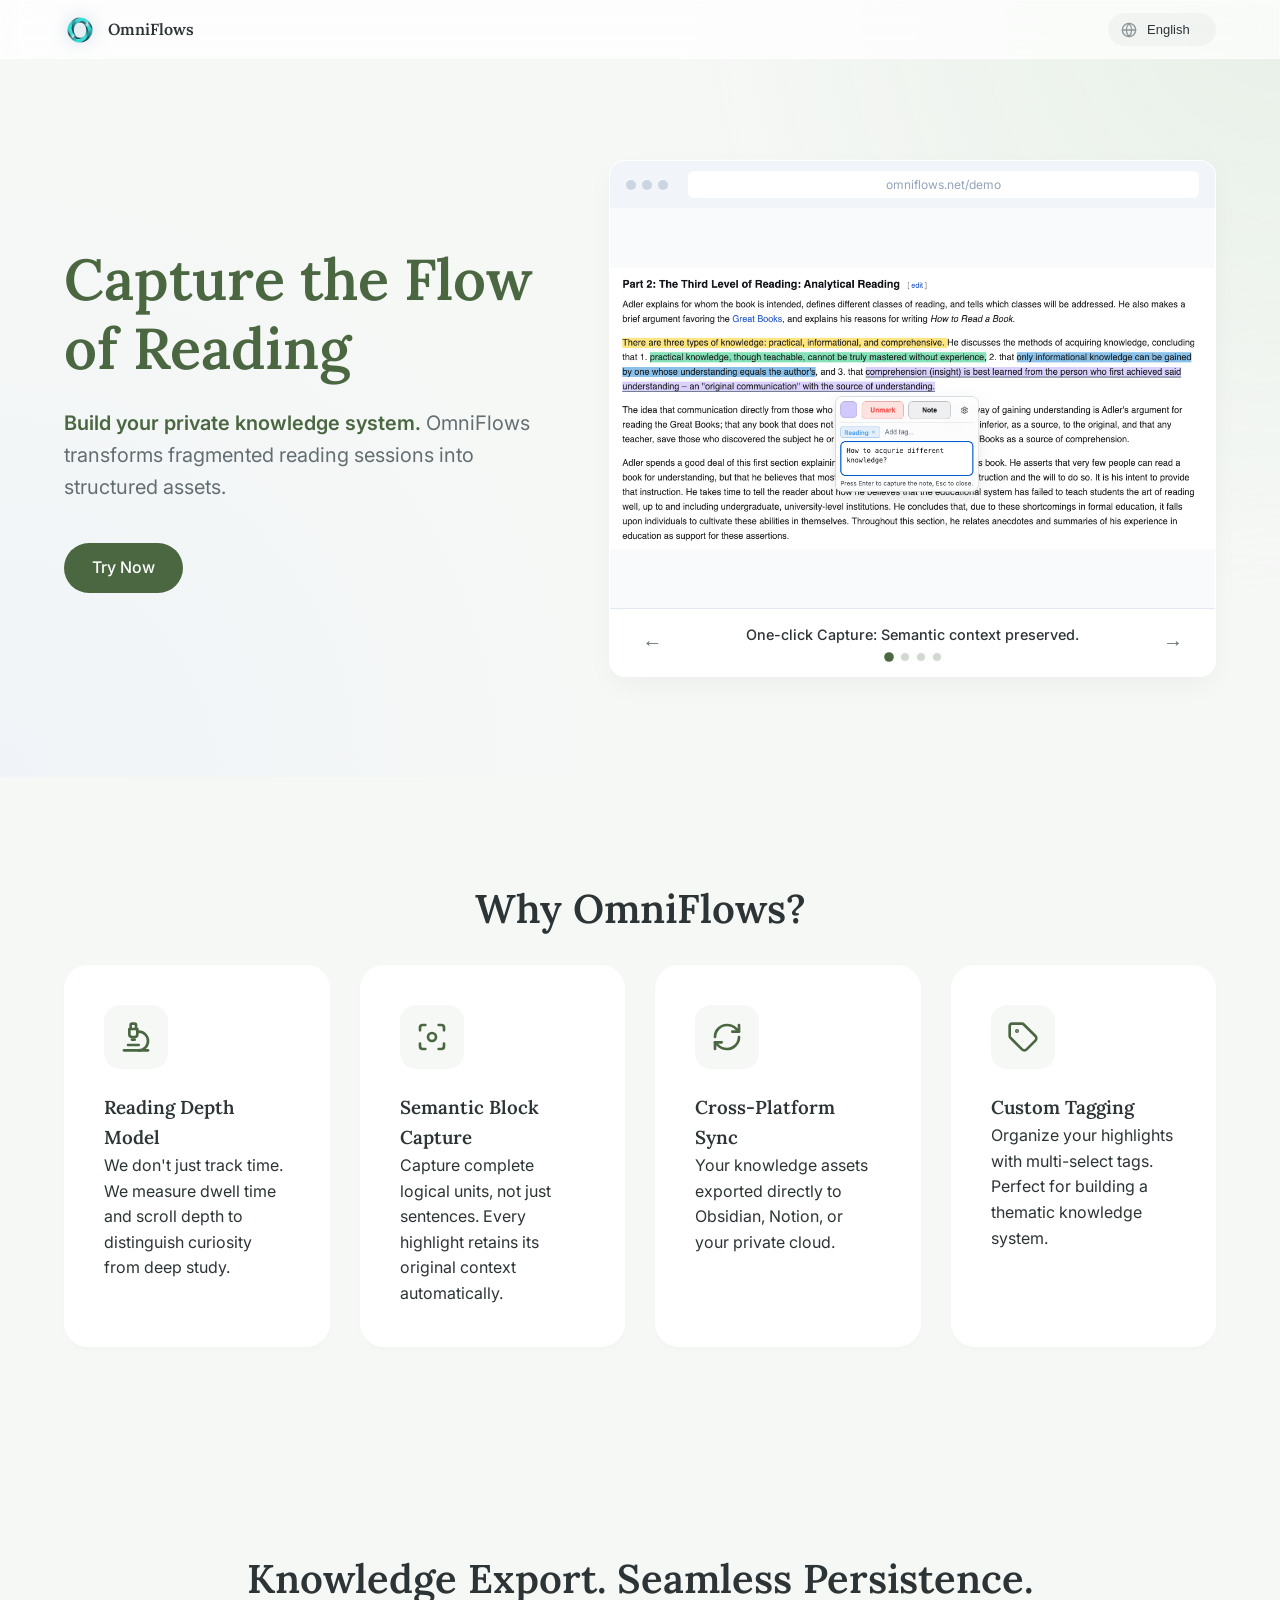
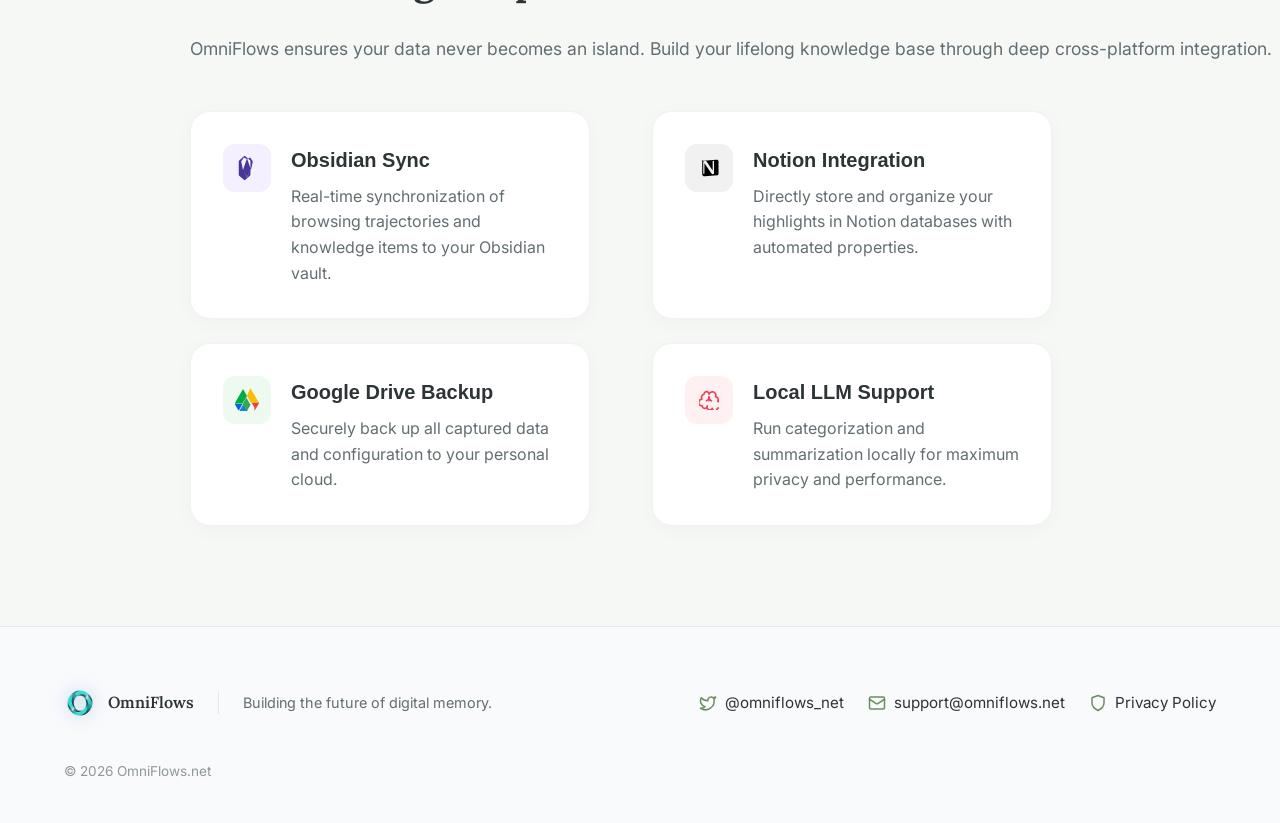
==== commit 78e0c83e: "feat: add privacy policy link to website footer" ====
--- a/index.html
+++ b/index.html
@@ -268,6 +268,11 @@
                         <rect width='20' height='16' x='2' y='4' rx='2' />
                         <path d='m22 7-8.97 5.7a1.94 1.94 0 0 1-2.06 0L2 7' />
                     </svg><a href='mailto:support@omniflows.net'>support@omniflows.net</a></div>
+                <div class='footer-contact-item'><svg xmlns='http://www.w3.org/2000/svg' width='18' height='18'
+                        viewBox='0 0 24 24' fill='none' stroke='currentColor' stroke-width='2' stroke-linecap='round'
+                        stroke-linejoin='round' class='lucide lucide-shield'>
+                        <path d='M12 22s8-4 8-10V5l-8-3-8 3v7c0 6 8 10 8 10z' />
+                    </svg><a href='privacy.html' data-i18n='footerPrivacy'>Privacy Policy</a></div>
             </div>
             <p class='copyright'>&copy; 2026 OmniFlows.net</p>
         </div>
@@ -315,7 +320,7 @@
             },
             "zh-CN": {
                 heroTitle: "捕获阅读之流",
-                heroSub: "<span class='hero-highlight'>以此构建你的私域知识体系。</span>OmniFlows 捕捉阅读轨迹，将碎片化浏览转化为结构化知识资产。",
+                heroSub: "<span class='hero-highlight'>以此构建您的私域知识体系。</span>OmniFlows 捕捉阅读轨迹，将碎片化浏览转化为结构化知识资产。",
                 ctaLearnMore: "立即体验",
                 demoCapture: "一键捕捉：自动保留语义块完整上下文。",
                 demoReview: "知识回顾：AI 生成的每日洞察与总结。",
@@ -509,8 +514,13 @@
                 const t = translations[lang] || translations.en;
                 document.querySelectorAll("[data-i18n]").forEach(el => {
                     const key = el.getAttribute("data-i18n");
-                    if (t && t[key]) {
-                        el.innerHTML = t[key];
+                    const translation = t[key];
+                    if (translation) {
+                        if (key === "heroSub") {
+                            el.innerHTML = translation;
+                        } else {
+                            el.textContent = translation;
+                        }
                     }
                 });
                 document.documentElement.lang = lang;
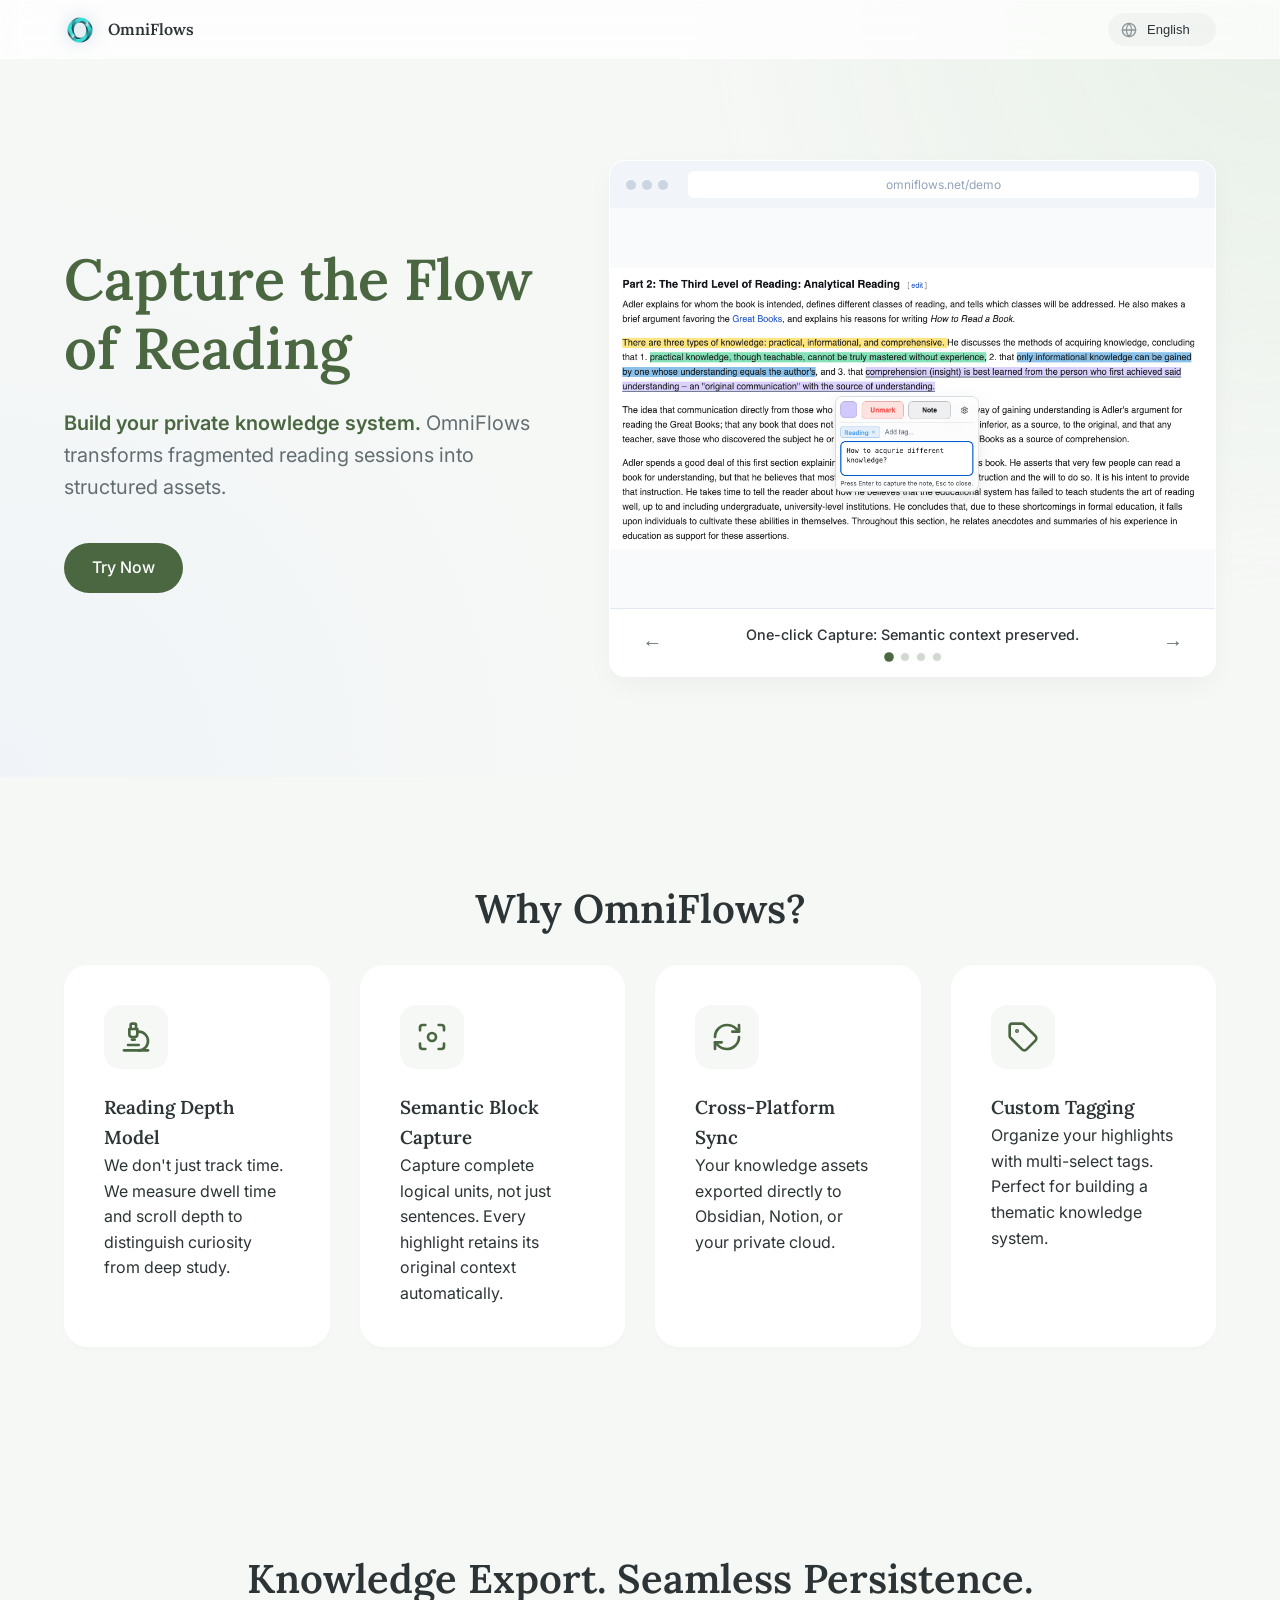
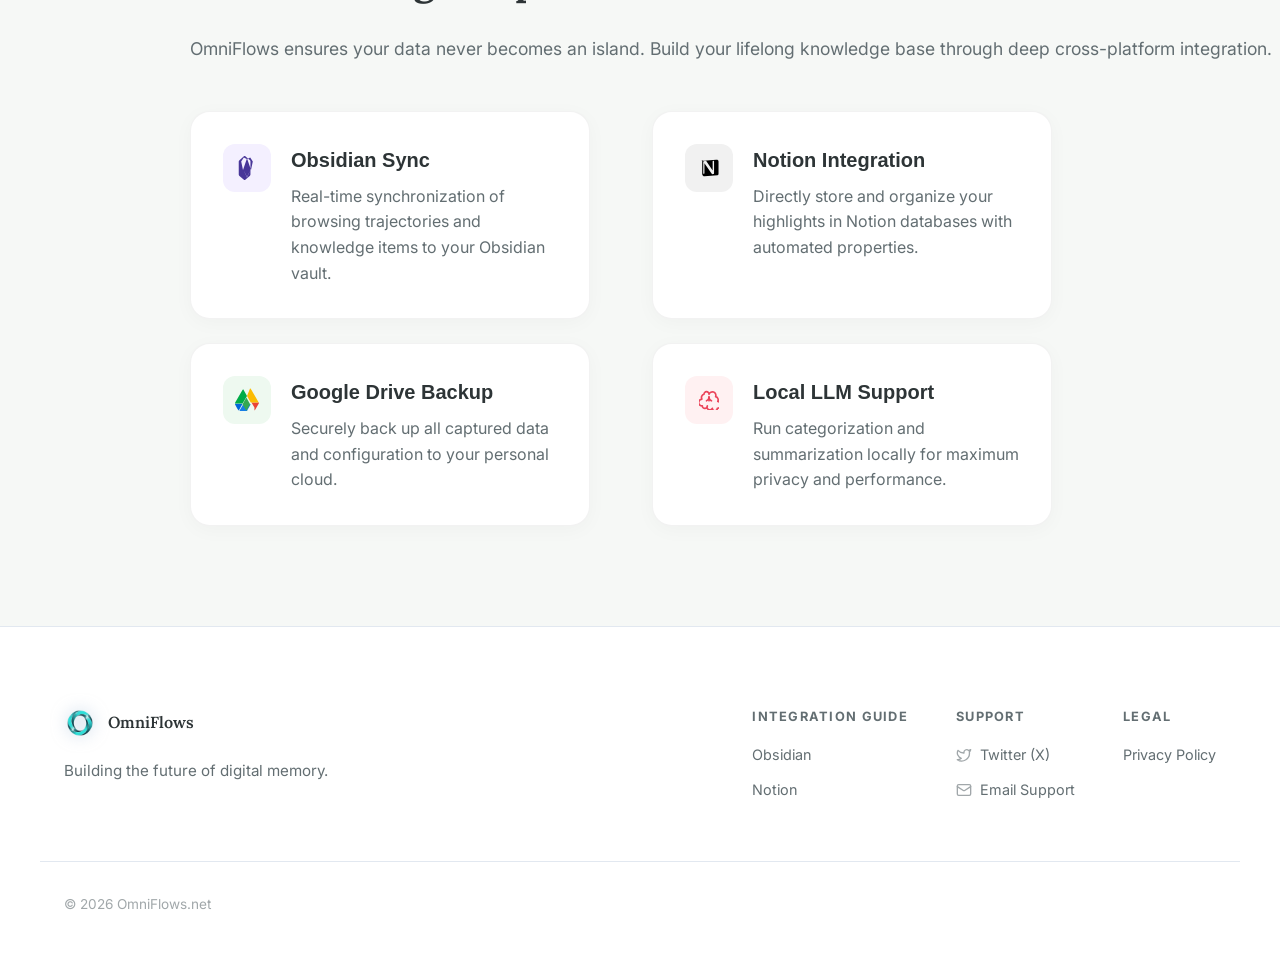
==== commit 63294a0a: "feat: add setup guides for Obsidian and Notion integrations and update website footer layout" ====
--- a/index.html
+++ b/index.html
@@ -249,31 +249,41 @@
         </div>
     </section>
     <footer>
-        <div class='container footer-simple'>
+        <div class='container footer-top'>
             <div class='footer-brand'>
-                <div class='logo'><img src='./img/icon-180.png' alt='OmniFlows Logo' class='logo-img'><span
-                        class='heading-serif'>OmniFlows</span></div>
+                <div class='logo'>
+                    <img src='./img/icon-180.png' alt='OmniFlows Logo' class='logo-img'>
+                    <span class='heading-serif'>OmniFlows</span>
+                </div>
                 <p class='footer-tagline' data-i18n='footerTagline'>Building the future of digital memory.</p>
             </div>
             <div class='footer-info'>
-                <div class='footer-contact-item'><svg xmlns='http://www.w3.org/2000/svg' width='18' height='18'
-                        viewBox='0 0 24 24' fill='none' stroke='currentColor' stroke-width='2' stroke-linecap='round'
-                        stroke-linejoin='round' class='lucide lucide-twitter'>
-                        <path
-                            d='M22 4s-.7 2.1-2 3.4c1.6 10-9.4 17.3-18 11.6 2.2.1 4.4-.6 6-2C3 15.5.5 9.6 3 5c2.2 2.6 5.6 4.1 9 4-.9-4.2 4-6.6 7-3.8 1.1 0 3-1.2 3-1.2z' />
-                    </svg><a href='https://x.com/omniflows_net' target='_blank'>@omniflows_net</a></div>
-                <div class='footer-contact-item'><svg xmlns='http://www.w3.org/2000/svg' width='18' height='18'
-                        viewBox='0 0 24 24' fill='none' stroke='currentColor' stroke-width='2' stroke-linecap='round'
-                        stroke-linejoin='round' class='lucide lucide-mail'>
-                        <rect width='20' height='16' x='2' y='4' rx='2' />
-                        <path d='m22 7-8.97 5.7a1.94 1.94 0 0 1-2.06 0L2 7' />
-                    </svg><a href='mailto:support@omniflows.net'>support@omniflows.net</a></div>
-                <div class='footer-contact-item'><svg xmlns='http://www.w3.org/2000/svg' width='18' height='18'
-                        viewBox='0 0 24 24' fill='none' stroke='currentColor' stroke-width='2' stroke-linecap='round'
-                        stroke-linejoin='round' class='lucide lucide-shield'>
-                        <path d='M12 22s8-4 8-10V5l-8-3-8 3v7c0 6 8 10 8 10z' />
-                    </svg><a href='privacy.html' data-i18n='footerPrivacy'>Privacy Policy</a></div>
-            </div>
+                <div class='footer-group'>
+                    <span class='footer-group-title' data-i18n='footerResources'>Integration Guide</span>
+                    <a href='obsidian-setup.html' class='footer-contact-item' data-i18n='footerObsidianGuide'>Obsidian</a>
+                    <a href='notion-setup.html' class='footer-contact-item' data-i18n='footerNotionGuide'>Notion</a>
+                </div>
+                <div class='footer-group'>
+                    <span class='footer-group-title' data-i18n='footerSupport'>Support</span>
+                    <a href='https://x.com/omniflows_net' target='_blank' class='footer-contact-item'>
+                        <svg xmlns='http://www.w3.org/2000/svg' viewBox='0 0 24 24' fill='none' stroke='currentColor' stroke-width='2' stroke-linecap='round' stroke-linejoin='round'><path d='M22 4s-.7 2.1-2 3.4c1.6 10-9.4 17.3-18 11.6 2.2.1 4.4-.6 6-2C3 15.5.5 9.6 3 5c2.2 2.6 5.6 4.1 9 4-.9-4.2 4-6.6 7-3.8 1.1 0 3-1.2 3-1.2z'/></svg>
+                        <span>Twitter (X)</span>
+                    </a>
+                    <a href='mailto:support@omniflows.net' class='footer-contact-item'>
+                        <svg xmlns='http://www.w3.org/2000/svg' viewBox='0 0 24 24' fill='none' stroke='currentColor' stroke-width='2' stroke-linecap='round' stroke-linejoin='round'><rect width='20' height='16' x='2' y='4' rx='2'/><path d='m22 7-8.97 5.7a1.94 1.94 0 0 1-2.06 0L2 7'/></svg>
+                        <span>Email Support</span>
+                    </a>
+                </div>
+                <div class='footer-group'>
+                    <span class='footer-group-title' data-i18n='footerLegal'>Legal</span>
+                    <a href='privacy.html' class='footer-contact-item' data-i18n='footerPrivacy'>
+                        <svg xmlns='http://www.w3.org/2000/svg' viewBox='0 0 24 24' fill='none' stroke='currentColor' stroke-width='2' stroke-linecap='round' stroke-linejoin='round'><path d='M12 22s8-4 8-10V5l-8-3-8 3v7c0 6 8 10 8 10z'/></svg>
+                        <span>Privacy Policy</span>
+                    </a>
+                </div>
+            </div>
+        </div>
+        <div class='container footer-bottom'>
             <p class='copyright'>&copy; 2026 OmniFlows.net</p>
         </div>
     </footer>
@@ -313,10 +323,13 @@
                 footerProduct: "Product",
                 footerFeatures: "Features",
                 footerHowItWorks: "Why & How",
-                footerResources: "Resources",
+                footerResources: "Integration Guide",
                 footerSupport: "Support",
+                footerLegal: "Legal",
                 footerPrivacy: "Privacy Policy",
-                footerTerms: "Terms of Service"
+                footerTerms: "Terms of Service",
+                footerObsidianGuide: "Obsidian",
+                footerNotionGuide: "Notion"
             },
             "zh-CN": {
                 heroTitle: "捕获阅读之流",
@@ -351,10 +364,13 @@
                 footerProduct: "产品",
                 footerFeatures: "功能特色",
                 footerHowItWorks: "深度解析",
-                footerResources: "相关资源",
+                footerResources: "集成指南",
                 footerSupport: "技术支持",
+                footerLegal: "法律条款",
                 footerPrivacy: "隐私政策",
-                footerTerms: "服务条款"
+                footerTerms: "服务条款",
+                footerObsidianGuide: "Obsidian",
+                footerNotionGuide: "Notion"
             },
             de: {
                 heroTitle: "Den Lesefluss erfassen",
@@ -389,10 +405,13 @@
                 footerProduct: "Produkt",
                 footerFeatures: "Funktionen",
                 footerHowItWorks: "Warum & Wie",
-                footerResources: "Ressourcen",
+                footerResources: "Integrationshilfe",
                 footerSupport: "Support",
+                footerLegal: "Rechtliches",
                 footerPrivacy: "Datenschutz",
-                footerTerms: "AGB"
+                footerTerms: "AGB",
+                footerObsidianGuide: "Obsidian",
+                footerNotionGuide: "Notion"
             },
             fr: {
                 heroTitle: "Capturez le flux de lecture",
@@ -427,10 +446,13 @@
                 footerProduct: "Produit",
                 footerFeatures: "Fonctionnalités",
                 footerHowItWorks: "Pourquoi & Comment",
-                footerResources: "Ressources",
+                footerResources: "Guides d'intégration",
                 footerSupport: "Assistance",
+                footerLegal: "Mentions légales",
                 footerPrivacy: "Confidentialité",
-                footerTerms: "Conditions"
+                footerTerms: "Conditions",
+                footerObsidianGuide: "Obsidian",
+                footerNotionGuide: "Notion"
             },
             ja: {
                 heroTitle: "読解の「流」を捉える",
@@ -465,10 +487,13 @@
                 footerProduct: "製品",
                 footerFeatures: "特徴",
                 footerHowItWorks: "背景と仕組み",
-                footerResources: "リソース",
+                footerResources: "統合ガイド",
                 footerSupport: "サポート",
+                footerLegal: "法的事項",
                 footerPrivacy: "プライバシーポリシー",
-                footerTerms: "利用規約"
+                footerTerms: "利用規約",
+                footerObsidianGuide: "Obsidian",
+                footerNotionGuide: "Notion"
             },
             "zh-TW": {
                 heroTitle: "捕捉閱讀之流",
@@ -501,10 +526,13 @@
                 footerProduct: "產品",
                 footerFeatures: "功能特色",
                 footerHowItWorks: "深度解析",
-                footerResources: "相關資源",
+                footerResources: "集成指南",
                 footerSupport: "技術支持",
+                footerLegal: "法律條款",
                 footerPrivacy: "隱私政策",
-                footerTerms: "服務條款"
+                footerTerms: "服務條款",
+                footerObsidianGuide: "Obsidian",
+                footerNotionGuide: "Notion"
             }
         };
 
--- a/index.css
+++ b/index.css
@@ -671,78 +671,114 @@
 }
 
 /* Footer */
-/* Footer */
 footer {
-    padding: 60px 0 40px;
-    background: #F8FAFC;
+    padding: 80px 0 40px;
+    background: white;
     border-top: 1px solid var(--border-color);
-    text-align: center;
-}
-
-.footer-simple {
-    display: flex;
-    flex-wrap: wrap;
+}
+
+.footer-top {
+    display: flex;
     justify-content: space-between;
-    align-items: center;
-    gap: 32px;
+    align-items: flex-start;
+    gap: 40px;
+    margin-bottom: 60px;
 }
 
 .footer-brand {
-    display: flex;
-    align-items: center;
-    gap: 24px;
+    flex: 1;
+    display: flex;
+    flex-direction: column;
+    align-items: flex-start;
+    gap: 16px;
     text-align: left;
 }
 
 .footer-brand .logo {
-    justify-content: flex-start;
-    margin-bottom: 0;
+    margin-bottom: 4px;
 }
 
 .footer-tagline {
     color: var(--text-muted);
+    font-size: 0.95rem;
+    max-width: 300px;
+}
+
+.footer-info {
+    display: flex;
+    gap: 48px;
+}
+
+.footer-group {
+    display: flex;
+    flex-direction: column;
+    gap: 12px;
+}
+
+.footer-group-title {
+    font-size: 0.8rem;
+    font-weight: 700;
+    text-transform: uppercase;
+    letter-spacing: 0.1em;
+    color: var(--text-muted);
+    margin-bottom: 4px;
+}
+
+.footer-contact-item {
+    display: flex;
+    align-items: center;
+    gap: 8px;
+    color: var(--text-muted);
     font-size: 0.9rem;
-    max-width: none;
-    margin: 0;
-    border-left: 1px solid var(--border-color);
-    padding-left: 24px;
-}
-
-.footer-info {
-    display: flex;
-    gap: 24px;
-    flex-wrap: wrap;
-    justify-content: center;
-}
-
-.footer-contact-item {
-    display: flex;
-    align-items: center;
-    gap: 8px;
-    color: var(--text-muted);
-    font-size: 0.95rem;
-}
-
-.footer-contact-item a {
-    color: var(--text-main);
     text-decoration: none;
-    transition: color 0.2s ease;
-    font-weight: 400;
-}
-
-.footer-contact-item a:hover {
+    transition: all 0.2s ease;
+}
+
+.footer-contact-item:hover {
     color: var(--primary-sage);
 }
 
 .footer-contact-item svg {
-    color: var(--primary-sage-light);
+    width: 16px;
+    height: 16px;
+    opacity: 0.6;
+}
+
+.footer-bottom {
+    padding-top: 32px;
+    border-top: 1px solid var(--border-color);
+    display: flex;
+    justify-content: space-between;
+    align-items: center;
 }
 
 .copyright {
-    font-size: 0.85rem !important;
-    color: var(--text-muted);
-    opacity: 0.7;
-    margin-top: 10px;
+    font-size: 0.85rem;
+    color: var(--text-muted);
+    opacity: 0.6;
+}
+
+@media (max-width: 768px) {
+    .footer-top {
+        flex-direction: column;
+        align-items: center;
+        text-align: center;
+        gap: 48px;
+    }
+
+    .footer-brand {
+        align-items: center;
+        text-align: center;
+    }
+
+    .footer-info {
+        gap: 40px;
+    }
+
+    .footer-bottom {
+        flex-direction: column;
+        gap: 16px;
+    }
 }
 
 @media (max-width: 480px) {
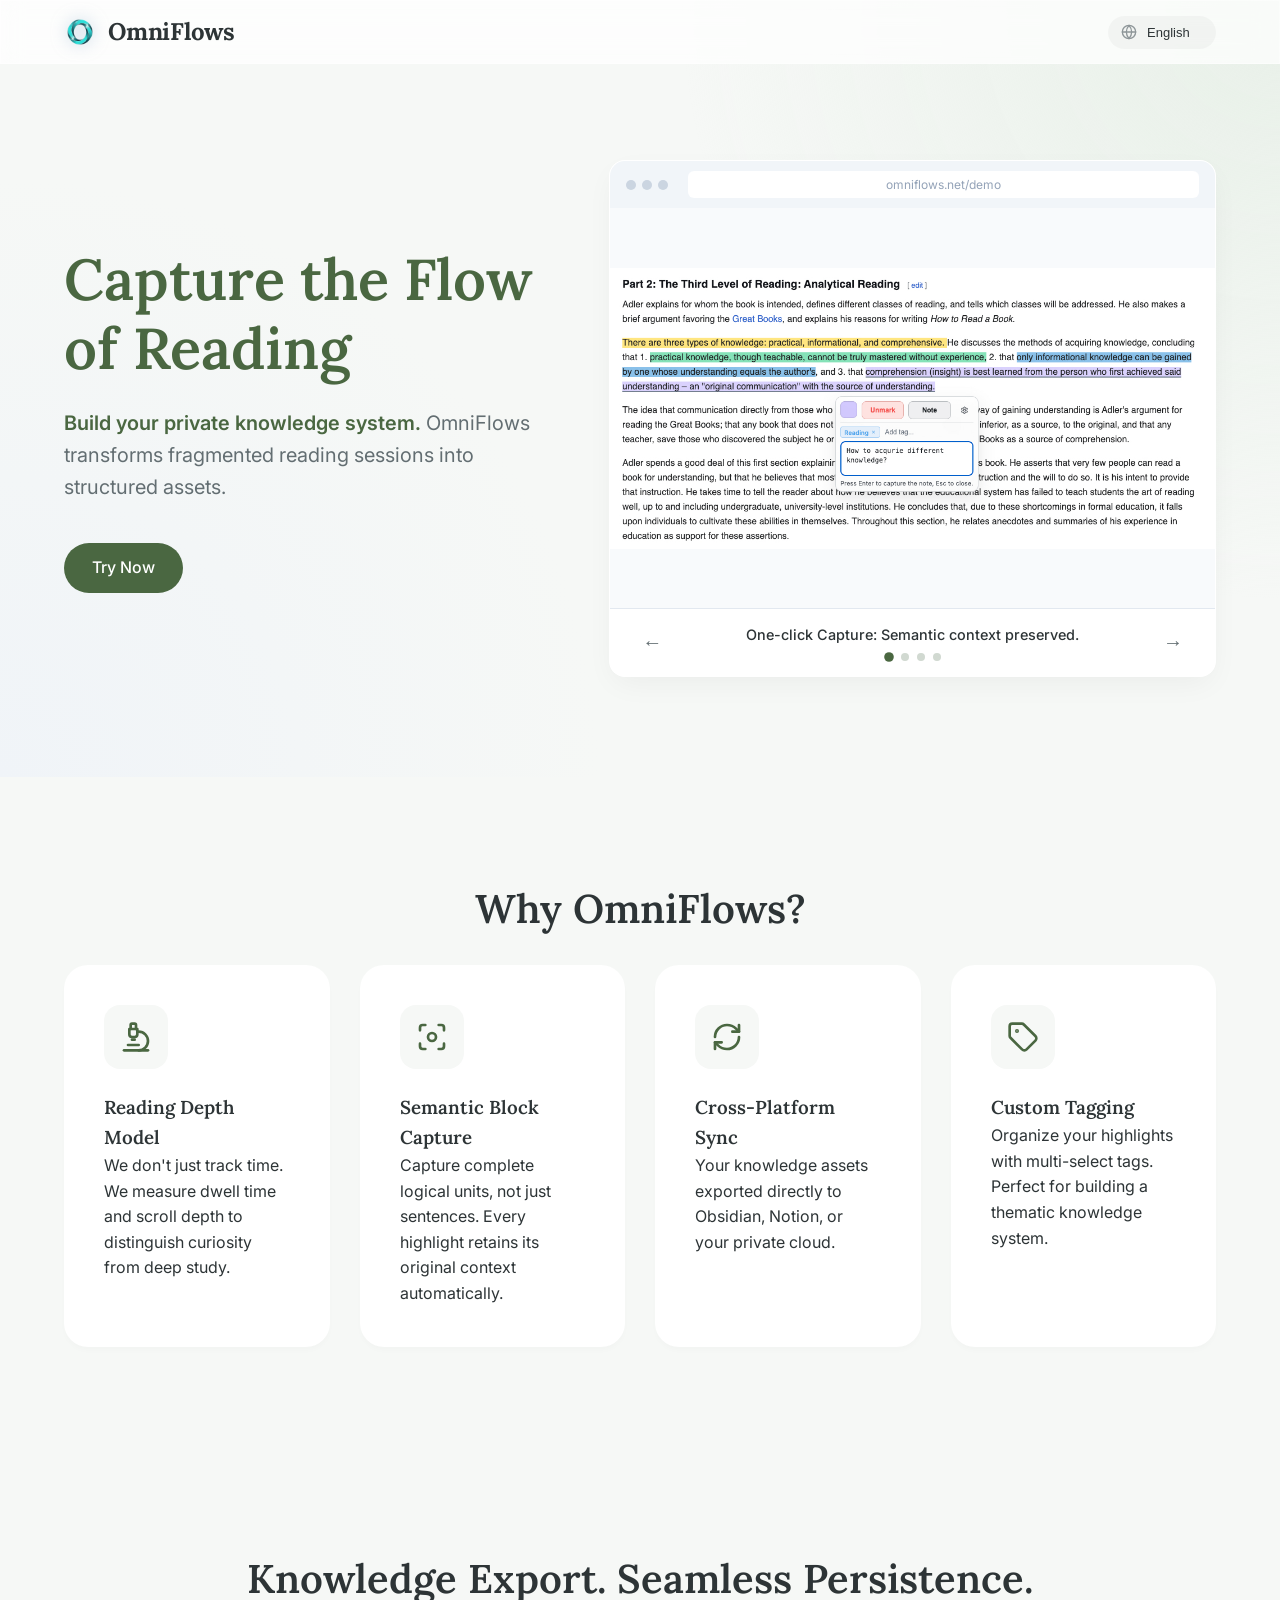
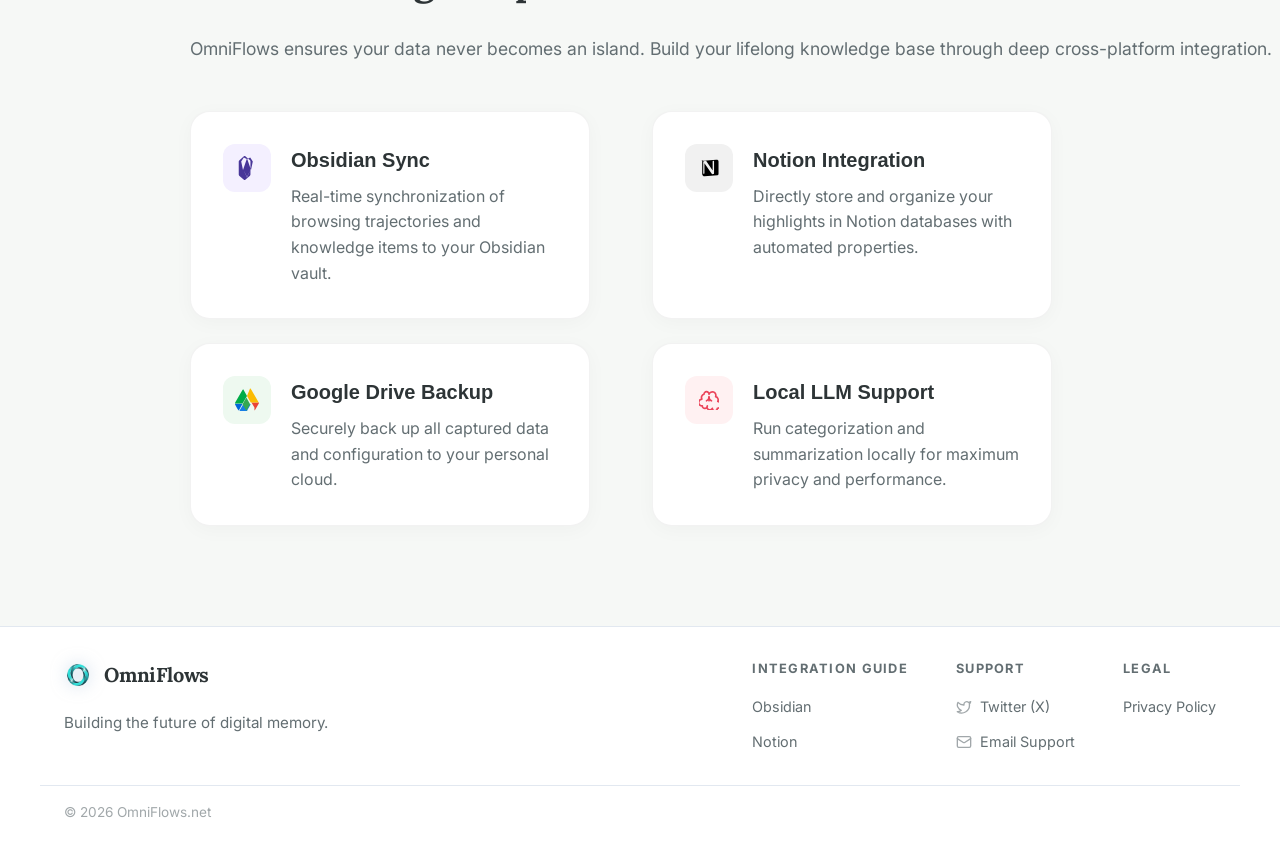
==== commit 795cc466: "feat: implement internationalization (i18n) support and add language switcher to setup pages" ====
--- a/index.html
+++ b/index.html
@@ -285,241 +285,11 @@
         </div>
         <div class='container footer-bottom'>
             <p class='copyright'>&copy; 2026 OmniFlows.net</p>
-        </div>
-    </footer>
-    <script src="demo.js"></script>
+      <script src="demo.js"></script>
+    <script src="i18n.js"></script>
     <script>
-        const translations = {
-            en: {
-                heroTitle: "Capture the Flow of Reading",
-                heroSub: "<span class='hero-highlight'>Build your private knowledge system.</span> OmniFlows transforms fragmented reading sessions into structured assets.",
-                ctaLearnMore: "Try Now",
-                demoCapture: "One-click Capture: Semantic context preserved.",
-                demoReview: "Knowledge Review: Daily insights generated by AI.",
-                demoInsight: "Daily Digest: AI-driven themes and takeaways.",
-                demoSync: "Seamless Sync: Obsidian, Notion & Google Drive.",
-                whyOmniFlows: "Why OmniFlows?",
-                case1Title: "Reading Depth Model",
-                case1Text: "We don't just track time. We measure dwell time and scroll depth to distinguish curiosity from deep study.",
-                case2Title: "Semantic Block Capture",
-                case2Text: "Capture complete logical units, not just sentences. Every highlight retains its original context automatically.",
-                case3Title: "Cross-Platform Sync",
-                case3Text: "Your knowledge assets exported directly to Obsidian, Notion, or your private cloud.",
-                case4Title: "Custom Tagging",
-                case4Text: "Organize your highlights with multi-select tags. Perfect for building a thematic knowledge system.",
-                integHeader: "Knowledge Export. Seamless Persistence.",
-                integSub: "OmniFlows ensures your data never becomes an island. Build your lifelong knowledge base through deep cross-platform integration.",
-                integ1Title: "Obsidian Sync",
-                integ1Text: "Real-time synchronization of browsing trajectories and knowledge items to your Obsidian vault.",
-                integ2Title: "Google Drive Backup",
-                integ2Text: "Securely back up all captured data and configuration to your personal cloud.",
-                integ3Title: "Local LLM Support",
-                integ3Text: "Run categorization and summarization locally for maximum privacy and performance.",
-                integ4Title: "Notion Integration",
-                integ4Text: "Directly store and organize your highlights in Notion databases with automated properties.",
-                ecoTitle: "Connected Ecosystem",
-                ecoText: "Automatic bi-directional links and folder management for your permanent notes.",
-                footerTagline: "Building the future of digital memory.",
-                footerProduct: "Product",
-                footerFeatures: "Features",
-                footerHowItWorks: "Why & How",
-                footerResources: "Integration Guide",
-                footerSupport: "Support",
-                footerLegal: "Legal",
-                footerPrivacy: "Privacy Policy",
-                footerTerms: "Terms of Service",
-                footerObsidianGuide: "Obsidian",
-                footerNotionGuide: "Notion"
-            },
-            "zh-CN": {
-                heroTitle: "捕获阅读之流",
-                heroSub: "<span class='hero-highlight'>以此构建您的私域知识体系。</span>OmniFlows 捕捉阅读轨迹，将碎片化浏览转化为结构化知识资产。",
-                ctaLearnMore: "立即体验",
-                demoCapture: "一键捕捉：自动保留语义块完整上下文。",
-                demoReview: "知识回顾：AI 生成的每日洞察与总结。",
-                demoInsight: "每日摘要：AI 驱动的主题与要点抽取。",
-                demoSync: "无缝同步：已支持 Obsidian, Notion 与 Google Drive。",
-                whyOmniFlows: "为何选择 OmniFlows?",
-                case1Title: "阅读深度模型",
-                case1Text: "不只是计时。我们通过停顿和滚动深度识别真正的深读行为。",
-                case2Title: "语义块捕捉",
-                case2Text: "捕捉完整的逻辑单元。每一个高亮都自动保留其原始语义背景。",
-                case3Title: "跨平台同步",
-                case3Text: "将你的知识资产直接导出到 Obsidian、Notion 或私有云。 ",
-                case4Title: "自定义标签",
-                case4Text: "通过多选标签组织你的高亮，助你构建主题化的知识体系。",
-                integHeader: "知识导出，无缝持久",
-                integSub: "OmniFlows 确保你的数据不再是孤岛。通过深度的跨平台集成，构建你的终身知识库。",
-                integ1Title: "Obsidian 同步",
-                integ1Text: "实时将浏览轨迹和知识项同步到你的 Obsidian 库。",
-                integ2Title: "Google Drive 备份",
-                integ2Text: "安全地将所有捕获的数据和配置备份到你的个人云端。",
-                integ3Title: "本地大模型支持",
-                integ3Text: "在本地运行分类和摘要，实现最高的隐私和性能。",
-                integ4Title: "Notion 集成",
-                integ4Text: "将高亮直接存储到 Notion 数据库，并自动填充结构化属性。",
-                ecoTitle: "互联生态系统",
-                ecoText: "为你的永久笔记提供自动的双向链接和文件夹管理。",
-                footerTagline: "构建数字记忆的未来。",
-                footerProduct: "产品",
-                footerFeatures: "功能特色",
-                footerHowItWorks: "深度解析",
-                footerResources: "集成指南",
-                footerSupport: "技术支持",
-                footerLegal: "法律条款",
-                footerPrivacy: "隐私政策",
-                footerTerms: "服务条款",
-                footerObsidianGuide: "Obsidian",
-                footerNotionGuide: "Notion"
-            },
-            de: {
-                heroTitle: "Den Lesefluss erfassen",
-                heroSub: "<span class='hero-highlight'>Bauen Sie Ihr privates Wissenssystem auf.</span> OmniFlows verwandelt fragmentiertes Lesen in strukturierte Wissenswerte.",
-                ctaLearnMore: "Jetzt ausprobieren",
-                demoCapture: "Ein-Klick-Erfassung: Semantischer Kontext bleibt erhalten.",
-                demoReview: "Wissensrueckblick: Taegliche KI-Einblicke.",
-                demoInsight: "Daily Digest: KI-gesteuerte Themen.",
-                demoSync: "Nahtlose Synchronisation: Obsidian, Notion & Google Drive.",
-                whyOmniFlows: "Warum OmniFlows?",
-                case1Title: "Lesetiefen-Modell",
-                case1Text: "Wir messen nicht nur die Zeit. Wir analysieren die Verweildauer und Scrolltiefe.",
-                case2Title: "Semantische Block-Erfassung",
-                case2Text: "Erfassen Sie logische Einheiten, nicht nur Saetze.",
-                case3Title: "Plattformuebergreifender Sync",
-                case3Text: "Exportieren Sie direkt in Obsidian, Notion oder Ihre private Cloud.",
-                case4Title: "Benutzerdefiniertes Tagging",
-                case4Text: "Organisieren Sie Ihre Highlights mit Multi-Select-Tags. Perfekt für thematische Wissenssysteme.",
-                integHeader: "Wissensexport. Nahtlose Beständigkeit.",
-                integSub: "OmniFlows stellt sicher, dass Ihre Daten nie zu einer Insel werden. Bauen Sie Ihre lebenslange Wissensdatenbank durch tiefgreifende plattformübergreifende Integration auf.",
-                integ1Title: "Obsidian Sync",
-                integ1Text: "Echtzeit-Synchronisation von Browsing-Trajektorien und Wissenselementen in Ihren Obsidian-Tresor.",
-                integ2Title: "Google Drive Backup",
-                integ2Text: "Sichern Sie alle erfassten Daten und Konfigurationen sicher in Ihrer persönlichen Cloud.",
-                integ3Title: "Lokale LLM-Unterstützung",
-                integ3Text: "Führen Sie Kategorisierung und Zusammenfassung lokal aus, um maximale Privatsphäre und Leistung zu gewährleisten.",
-                integ4Title: "Notion-Integration",
-                integ4Text: "Speichere und organisiere deine Highlights direkt in Notion-Datenbanken.",
-                ecoTitle: "Vernetzes Ökosystem",
-                ecoText: "Automatische bidirektionale Verknüpfungen und Ordnerverwaltung für Ihre permanenten Notizen.",
-                footerTagline: "Die Zukunft des digitalen Gedaechtnisses bauen.",
-                footerProduct: "Produkt",
-                footerFeatures: "Funktionen",
-                footerHowItWorks: "Warum & Wie",
-                footerResources: "Integrationshilfe",
-                footerSupport: "Support",
-                footerLegal: "Rechtliches",
-                footerPrivacy: "Datenschutz",
-                footerTerms: "AGB",
-                footerObsidianGuide: "Obsidian",
-                footerNotionGuide: "Notion"
-            },
-            fr: {
-                heroTitle: "Capturez le flux de lecture",
-                heroSub: "<span class='hero-highlight'>Bâtissez votre système de connaissances privé.</span> OmniFlows transforme vos lectures fragmentées en actifs structurés.",
-                ctaLearnMore: "Essayer maintenant",
-                demoCapture: "Capture en un clic : le contexte semantique est preserve.",
-                demoReview: "Revue de connaissances : apercus quotidiens par l'IA.",
-                demoInsight: "Digest quotidien : themes et points cles par l'IA.",
-                demoSync: "Synchro transparente : Obsidian, Notion et Google Drive.",
-                why開門見山: "Pourquoi OmniFlows ?",
-                case1Title: "Modele de profondeur de lecture",
-                case1Text: "Nous mesurons le temps de lecture et la profondeur de defilement.",
-                case2Title: "Capture de blocs semantiques",
-                case2Text: "Capturez des unites logiques completes.",
-                case3Title: "Synchro multiplateforme",
-                case3Text: "Exportez directement vers Obsidian, Notion ou votre cloud prive.",
-                case4Title: "Marquage personnalisé",
-                case4Text: "Organisez vos points forts with des balises multi-sélection. Idéal pour un système de connaissances thématique.",
-                integHeader: "Export de connaissances. Persistance sans faille.",
-                integSub: "OmniFlows garantit que vos données ne deviennent jamais une île. Construisez votre base de connaissances à vie grâce à une intégration multiplateforme profonde.",
-                integ1Title: "Obsidian Sync",
-                integ1Text: "Synchronisation en temps réel des trajectoires de navigation et des éléments de connaissance vers votre coffre Obsidian.",
-                integ2Title: "Sauvegarde Google Drive",
-                integ2Text: "Sauvegardez en toute sécurité toutes les données capturées et la configuration sur votre cloud personnel.",
-                integ3Title: "Support LLM Local",
-                integ3Text: "Exécutez la catégorisation et le résumé localement pour une confidentialité et des performances maximales.",
-                integ4Title: "Intégration Notion",
-                integ4Text: "Stockez et organisez vos points forts directement dans les bases de données Notion.",
-                ecoTitle: "Écosystème Connecté",
-                ecoText: "Liens bidirectionnels automatiques et gestion des dossiers pour vos notes permanentes.",
-                footerTagline: "Construire l'avenir de la memoire numerique.",
-                footerProduct: "Produit",
-                footerFeatures: "Fonctionnalités",
-                footerHowItWorks: "Pourquoi & Comment",
-                footerResources: "Guides d'intégration",
-                footerSupport: "Assistance",
-                footerLegal: "Mentions légales",
-                footerPrivacy: "Confidentialité",
-                footerTerms: "Conditions",
-                footerObsidianGuide: "Obsidian",
-                footerNotionGuide: "Notion"
-            },
-            ja: {
-                heroTitle: "読解の「流」を捉える",
-                heroSub: "<span class='hero-highlight'>私域の知識体系を構築する。</span>OmniFlows は読解の軌跡を捉え、断片的な閲覧を知識資産へと変換します。",
-                ctaLearnMore: "今すぐ体験",
-                demoCapture: "ワンクリック・キャプチャ：セマンティック・コンテキストを自動保存。",
-                demoReview: "ナレッジ・レビュー：AI が生成する日々の洞察。",
-                demoInsight: "デイリー・ダイジェスト：AIによるテーマ抽出。",
-                demoSync: "シームレスな同期：Obsidian, Notion, Google Drive に対応。",
-                whyOmniFlows: "なぜ OmniFlows なのか？",
-                case1Title: "読解深度モデル",
-                case1Text: "単なる時間追跡ではありません。滞留時間とスクロール深度で真の学習を測定します。",
-                case2Title: "セマンティック・ブロック・キャプチャ",
-                case2Text: "文だけでなく、論理的な単位全体をキャプチャします。",
-                case3Title: "クロスプラットフォーム同期",
-                case3Text: "Obsidian や Notion、あるいはプライベートクラウドへ直接エクスポート。",
-                case4Title: "カスタムタグ",
-                case4Text: "マルチセレクトタグでハイライトを整理。テーマ別の知識体系構築に最適です。",
-                integHeader: "知識のエクスポート。シームレスな永続性。",
-                integSub: "OmniFlowsはあなたのデータが孤島にならないようにします。深いクロスプラットフォーム統合を通じて、生涯にわたる知識ベースを構築しましょう。",
-                integ1Title: "Obsidian同期",
-                integ1Text: "閲覧軌跡や知識項目をリアルタイムでObsidianヴォルトに同期します。",
-                integ2Title: "Googleドライブバックアップ",
-                integ2Text: "キャプチャされたすべてのデータと設定を個人のクラウドに安全にバックアップします。",
-                integ3Title: "ローカルLLMサポート",
-                integ3Text: "プライバシーとパフォーマンスを最大化するために、分類と要約をローカルで実行します。",
-                integ4Title: "Notion 統合",
-                integ4Text: "ハイライトを直接 Notion データベースに保存し、自動プロパティで整理します。",
-                ecoTitle: "接続されたエコシステム",
-                ecoText: "パーマネントノートのための自動双方向リンクとフォルダ管理。",
-                footerTagline: "デジタル記憶の未来を築く。",
-                footerProduct: "製品",
-                footerFeatures: "特徴",
-                footerHowItWorks: "背景と仕組み",
-                footerResources: "統合ガイド",
-                footerSupport: "サポート",
-                footerLegal: "法的事項",
-                footerPrivacy: "プライバシーポリシー",
-                footerTerms: "利用規約",
-                footerObsidianGuide: "Obsidian",
-                footerNotionGuide: "Notion"
-            },
-            "zh-TW": {
-                heroTitle: "捕捉閱讀之流",
-                heroSub: "<span class='hero-highlight'>以此構築你的私域知識體系。</span>OmniFlows 捕捉閱讀軌跡，將碎片化瀏覽轉化為結構化知識資產。",
-                ctaLearnMore: "立即體驗",
-                demoCapture: "一鍵捕捉：自動保留語義塊完整上下文。",
-                demoReview: "知識回顧：AI 生成的每日洞察與總結。",
-                demoInsight: "每日摘要：AI 驅動的主題與要點抽取。",
-                demoSync: "無縫同步：已支援 Obsidian, Notion 與 Google Drive。",
-                whyOmniFlows: "為何選擇 OmniFlows?",
-                case1Title: "閱讀深度模型",
-                case1Text: "不只是計時。我們通過停頓和滾動深度識別真正的深讀行為。",
-                case2Title: "語義塊捕捉",
-                case2Text: "捕捉完整的邏輯單元。每一個高亮都自動保留其原始語義背景。",
-                case3Title: "跨平台同步",
-                case3Text: "將你的知識資產直接導出到 Obsidian、Notion 或私有雲。",
-                case4Title: "自定義標籤",
-                case4Text: "通過多選標籤組織你的高亮，助你構建主題化的知識體系。",
-                integHeader: "知識匯出，無縫持久",
-                integSub: "OmniFlows 確保你的數據不再是孤島。通過深度的跨平台集成，構築你的終身知識庫。",
-                integ1Title: "Obsidian 同步",
-                integ1Text: "實時將瀏覽軌跡和知識項同步到你的 Obsidian 庫。",
-                integ2Title: "Google Drive 備份",
-                integ2Text: "安全地將所有捕獲的數據和配置備份到你的個人雲端。",
-                integ3Title: "本地大模型支持",
-                integ3Text: "在本地運行分類和摘要，實現最高的隱私和性能。",
+        // Track CTA Clicks
+        document.querySelectorAll('.btn-primary').forEach(btn => {   integ3Text: "在本地運行分類和摘要，實現最高的隱私和性能。",
                 integ4Title: "Notion 集成",
                 integ4Text: "將高亮直接存儲到 Notion 數據庫，並自動填充結構化屬性。",
                 footerTagline: "構築數位記憶的未来。",
--- a/index.css
+++ b/index.css
@@ -107,6 +107,14 @@
     display: flex;
     align-items: center;
     gap: 12px;
+    text-decoration: none;
+    color: inherit;
+}
+
+.logo span {
+    font-size: 1.5rem;
+    font-weight: 700;
+    letter-spacing: -0.01em;
 }
 
 .logo-img {
@@ -672,7 +680,7 @@
 
 /* Footer */
 footer {
-    padding: 80px 0 40px;
+    padding: 32px 0 24px;
     background: white;
     border-top: 1px solid var(--border-color);
 }
@@ -682,7 +690,7 @@
     justify-content: space-between;
     align-items: flex-start;
     gap: 40px;
-    margin-bottom: 60px;
+    margin-bottom: 32px;
 }
 
 .footer-brand {
@@ -692,6 +700,14 @@
     align-items: flex-start;
     gap: 16px;
     text-align: left;
+}
+
+.footer-brand .logo-img {
+    height: 28px;
+}
+
+.footer-brand .logo span {
+    font-size: 1.25rem;
 }
 
 .footer-brand .logo {
@@ -745,7 +761,7 @@
 }
 
 .footer-bottom {
-    padding-top: 32px;
+    padding-top: 16px;
     border-top: 1px solid var(--border-color);
     display: flex;
     justify-content: space-between;
